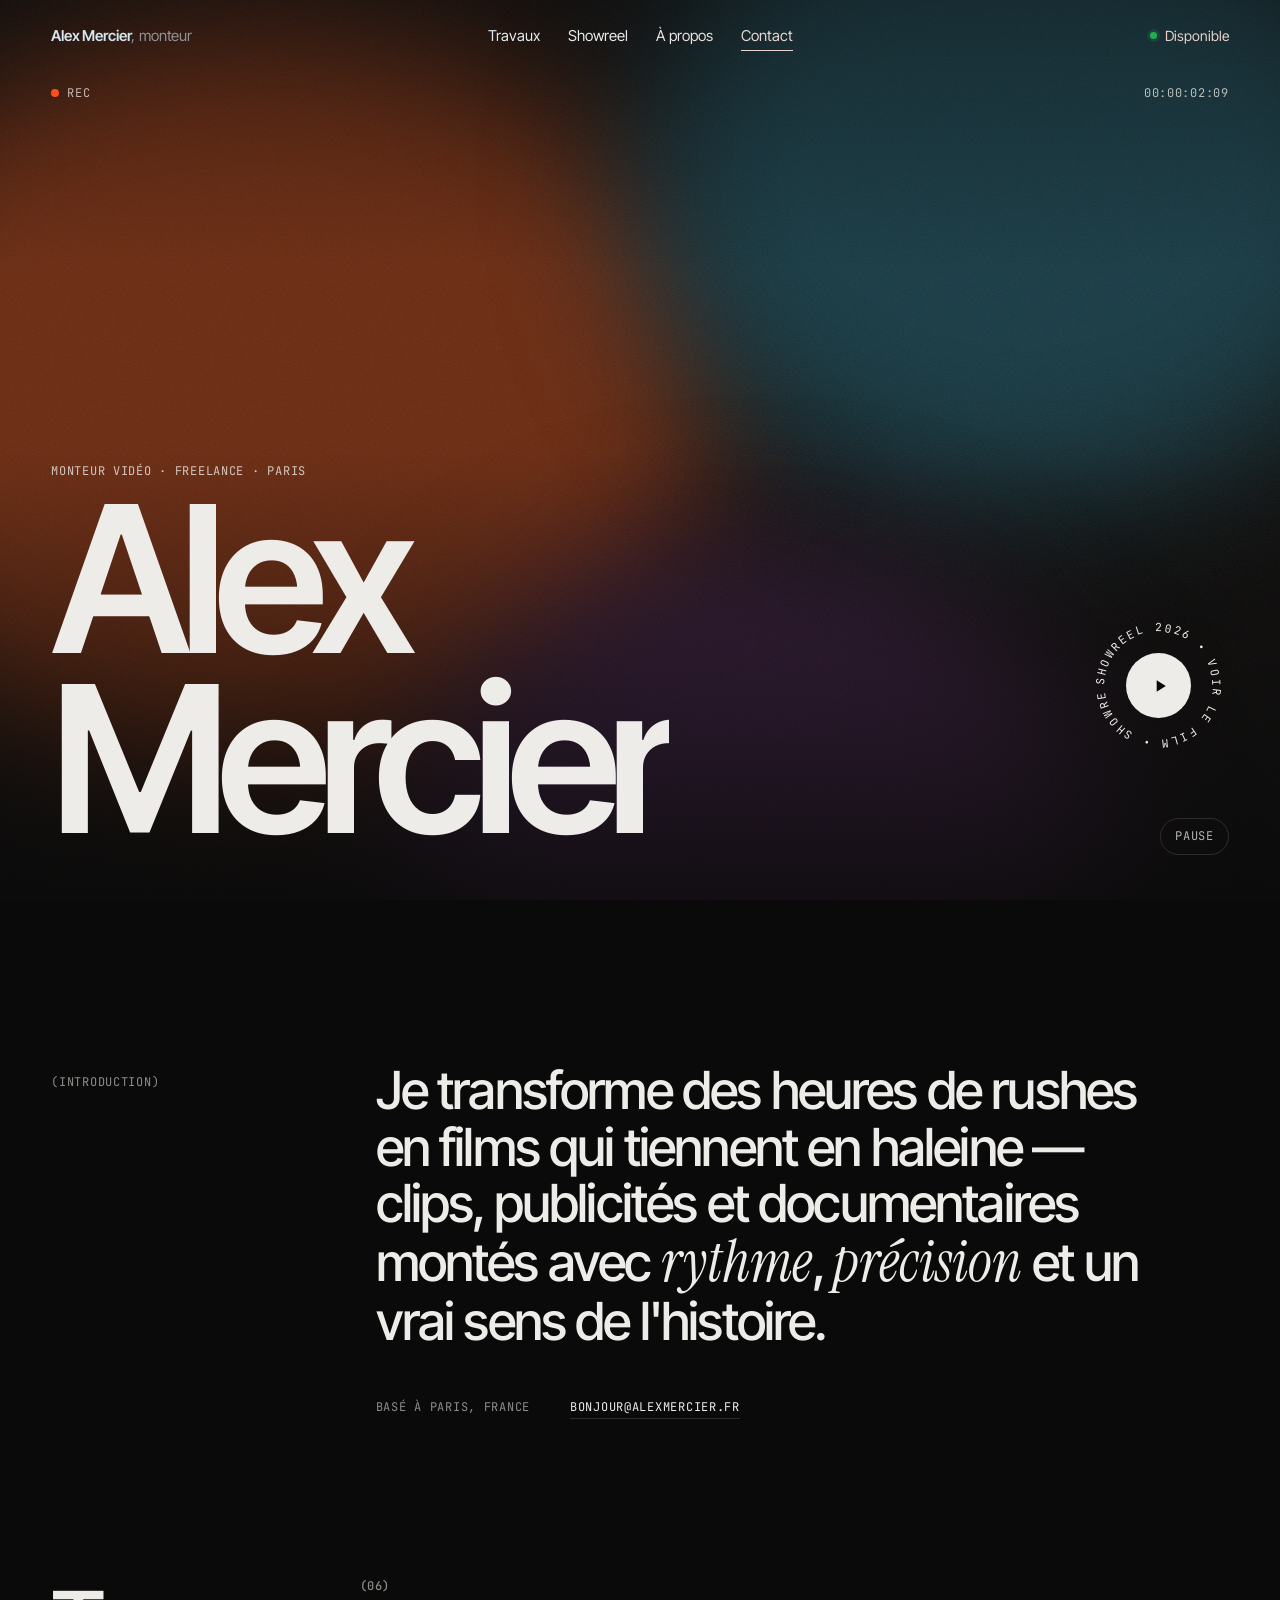
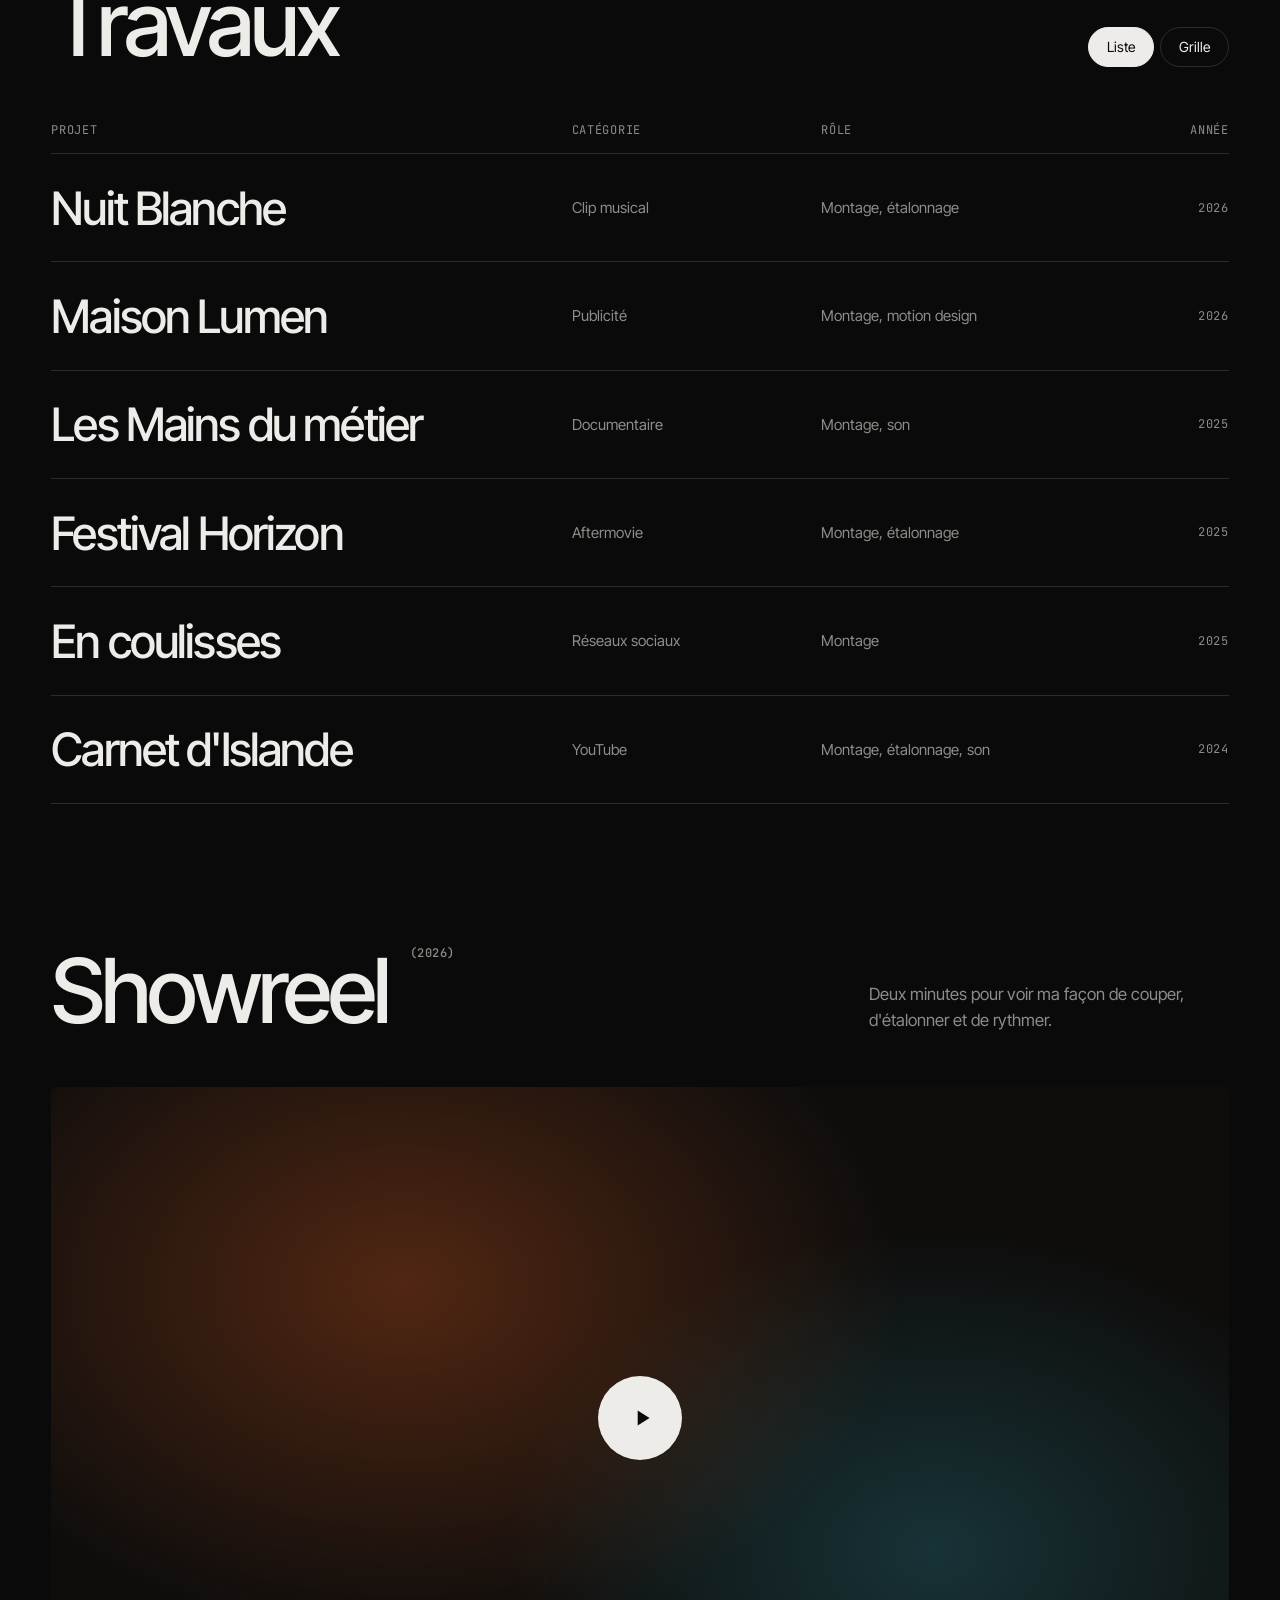
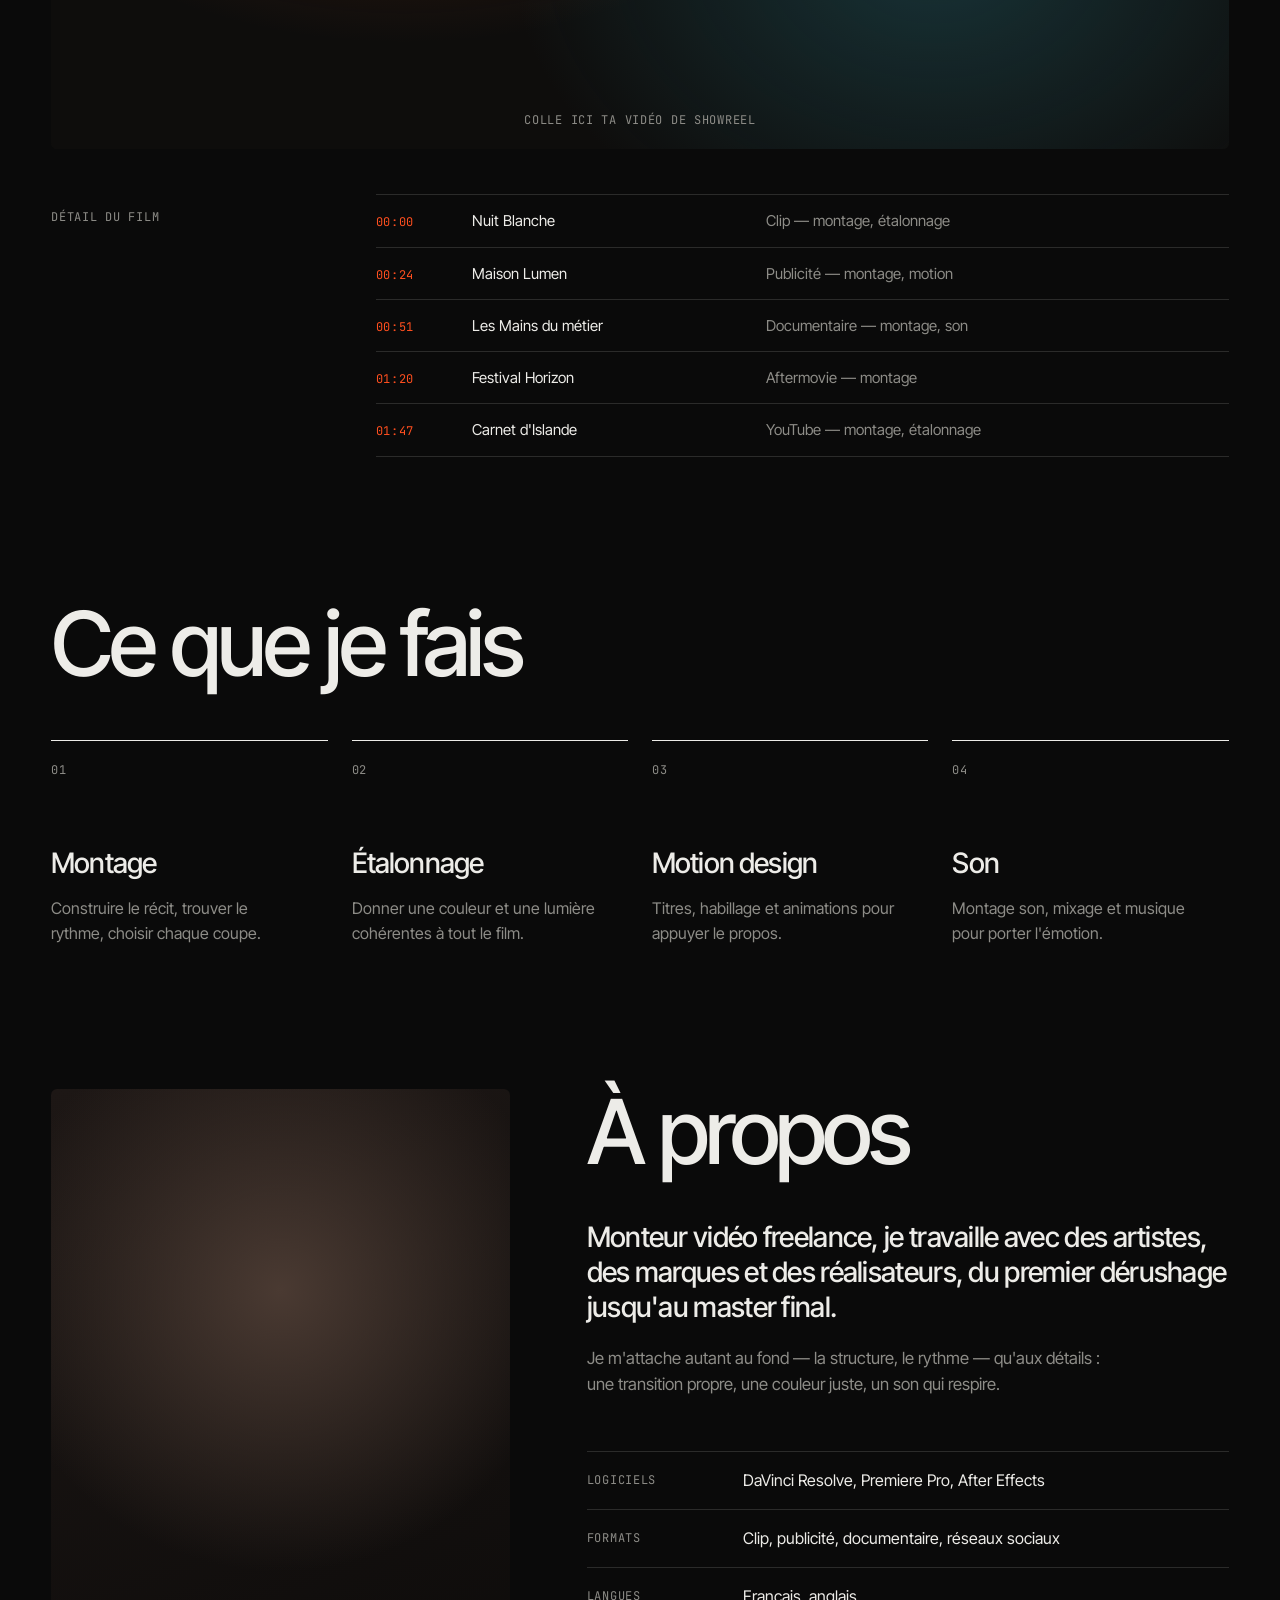
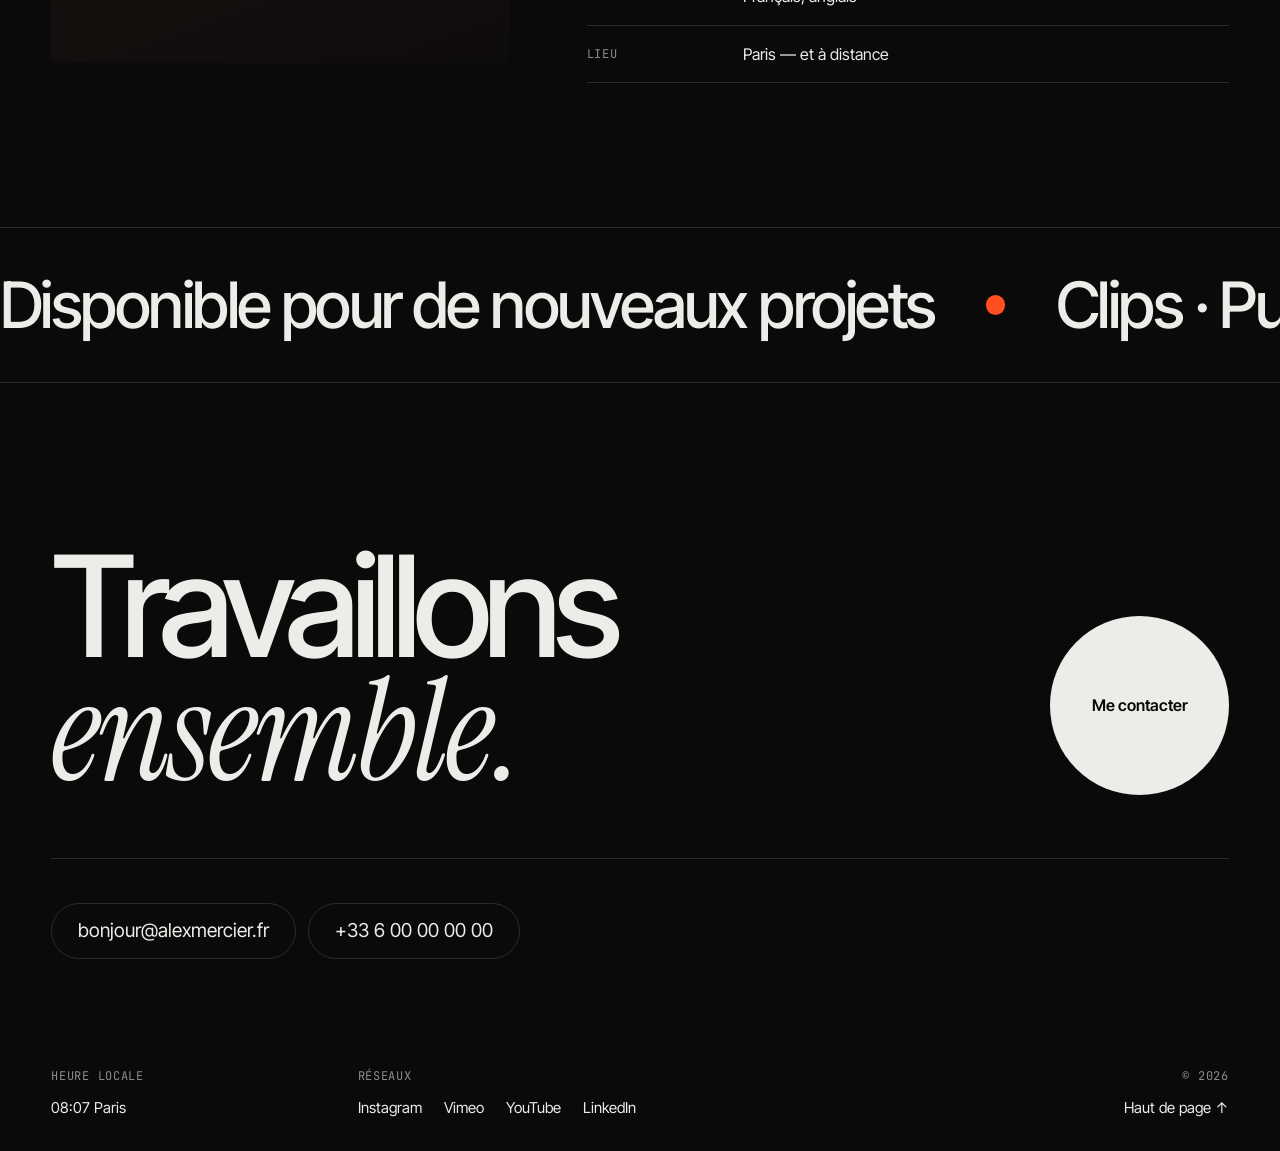
==== index.html @ 1aaf05b5 "Portfolio monteur vidéo — version actuelle du site Site une page en HTML/CSS/JS, inspiré des grands " ====
<!DOCTYPE html>
<html lang="fr">
<head>
  <meta charset="UTF-8" />
  <meta name="viewport" content="width=device-width, initial-scale=1.0" />
  <meta name="theme-color" content="#0A0A0A" />

  <!-- ====================================================================
       À REMPLACER : titre de l'onglet et description (mets ton nom)
       ==================================================================== -->
  <title>Alex Mercier — Monteur vidéo</title>
  <meta name="description" content="Alex Mercier, monteur vidéo freelance : clips, publicités, documentaires. Montage, étalonnage, motion design et son." />

  <!-- Polices Google (si elles ne chargent pas, le site garde des polices système) -->
  <link rel="preconnect" href="https://fonts.googleapis.com" />
  <link rel="preconnect" href="https://fonts.gstatic.com" crossorigin />
  <link href="https://fonts.googleapis.com/css2?family=Instrument+Serif:ital@0;1&family=Inter+Tight:wght@400;500;600;700&family=JetBrains+Mono:wght@400;500&display=swap" rel="stylesheet" />

  <link rel="stylesheet" href="style.css" />

  <!-- Signale que le JavaScript fonctionne (sert aux animations) -->
  <script>document.documentElement.classList.add("js");</script>
</head>
<body>

  <a class="skip-link" href="#main">Aller au contenu</a>

  <!-- Rideau d'ouverture (1 seconde, comme un clap de début) -->
  <div class="intro" aria-hidden="true">
    <span class="intro__tc mono" id="intro-tc">00:00:00:00</span>
    <span class="intro__name">Alex Mercier</span>
  </div>

  <!-- Aperçu flottant des projets (suit la souris sur ordinateur) -->
  <div class="cursor-preview" aria-hidden="true">
    <div class="cursor-preview__inner"></div>
  </div>

  <!-- ===================== BARRE DE NAVIGATION ===================== -->
  <header class="nav">
    <a class="nav__brand" href="#top" aria-label="Alex Mercier, retour en haut">
      <!-- À REMPLACER : ton nom -->
      Alex Mercier<span class="nav__brand-role">, monteur</span>
    </a>

    <nav class="nav__links" id="menu" aria-label="Navigation principale">
      <a href="#travaux">Travaux</a>
      <a href="#showreel">Showreel</a>
      <a href="#apropos">À propos</a>
      <a href="#contact">Contact</a>
    </nav>

    <!-- À REMPLACER : ta disponibilité -->
    <p class="nav__status"><span class="dot" aria-hidden="true"></span>Disponible</p>

    <button class="nav__burger" id="burger" aria-label="Ouvrir le menu" aria-expanded="false" aria-controls="menu">
      <span></span><span></span>
    </button>
  </header>

  <main id="main">

    <!-- ===================== HERO : le showreel plein écran ===================== -->
    <section class="hero" id="top" aria-label="Présentation">
      <div class="hero__media">
        <!-- ====================================================================
             À REMPLACER : ta vidéo d'ambiance (un extrait muet de 10-20 s en .mp4).
             1. Mets ton fichier dans le dossier du site, ex : extrait.mp4
             2. Dé-commente la balise <video> ci-dessous.
             3. Supprime le <div class="footage"> juste en dessous.
             ==================================================================== -->
        <!--
        <video class="hero__video" src="extrait.mp4" autoplay muted loop playsinline></video>
        -->
        <div class="footage" aria-hidden="true">
          <span class="footage__layer footage__layer--a"></span>
          <span class="footage__layer footage__layer--b"></span>
          <span class="footage__layer footage__layer--c"></span>
        </div>
        <span class="hero__grain" aria-hidden="true"></span>
        <span class="hero__shade" aria-hidden="true"></span>
      </div>

      <!-- Infos "caméra" dans les coins, comme un écran de tournage -->
      <div class="hero__hud mono" aria-hidden="true">
        <span><span class="rec"></span>REC</span>
        <span id="hero-tc">00:00:00:00</span>
      </div>

      <div class="hero__content">
        <p class="hero__role mono">Monteur vidéo · Freelance · Paris</p>
        <h1 class="hero__name">
          <!-- À REMPLACER : ton prénom et ton nom -->
          <span class="line"><span>Alex</span></span>
          <span class="line"><span>Mercier</span></span>
        </h1>
      </div>

      <!-- Bouton rond qui tourne (lien vers le showreel) -->
      <a class="reel-badge" href="#showreel" aria-label="Voir le showreel">
        <svg class="reel-badge__ring" viewBox="0 0 120 120" aria-hidden="true">
          <defs><path id="circle" d="M60,60 m-46,0 a46,46 0 1,1 92,0 a46,46 0 1,1 -92,0" /></defs>
          <text><textPath href="#circle">SHOWREEL 2026 • VOIR LE FILM • SHOWREEL 2026 • </textPath></text>
        </svg>
        <span class="reel-badge__play" aria-hidden="true">
          <svg viewBox="0 0 24 24" width="20" height="20"><path d="M8 5v14l11-7z" fill="currentColor"/></svg>
        </span>
      </a>

      <button class="hero__pause mono" id="pause" type="button" aria-pressed="false">Pause</button>
    </section>

    <!-- ===================== PHRASE D'INTRODUCTION ===================== -->
    <section class="statement" id="intro-text">
      <p class="statement__label mono">(Introduction)</p>
      <!-- À REMPLACER : ta phrase de présentation. Les mots entre <em> sont en italique. -->
      <p class="statement__text" data-words>
        Je transforme des heures de rushes en films qui tiennent en haleine —
        clips, publicités et documentaires montés avec <em>rythme</em>, <em>précision</em>
        et un vrai sens de l'histoire.
      </p>
      <div class="statement__meta mono">
        <!-- À REMPLACER : ta ville et ton email -->
        <span>Basé à Paris, France</span>
        <a href="mailto:bonjour@alexmercier.fr">bonjour@alexmercier.fr</a>
      </div>
    </section>

    <!-- ===================== TRAVAUX ===================== -->
    <section class="work" id="travaux">
      <div class="work__head">
        <h2 class="title">Travaux <sup class="mono">(06)</sup></h2>

        <div class="view-toggle" role="group" aria-label="Affichage des projets">
          <button type="button" class="view-toggle__btn is-active" data-view="list" aria-pressed="true">Liste</button>
          <button type="button" class="view-toggle__btn" data-view="grid" aria-pressed="false">Grille</button>
        </div>
      </div>

      <!-- En-têtes des colonnes (vue liste) -->
      <div class="work__cols mono" aria-hidden="true">
        <span>Projet</span><span>Catégorie</span><span>Rôle</span><span>Année</span>
      </div>

      <!-- ====================================================================
           À REMPLACER pour chaque projet :
           - href="#"                 → le lien vers la vidéo (YouTube, Vimeo…)
           - data-thumb="ph-1"        → garde, ou mets ton image : data-img="mon-image.jpg"
           - le titre, la catégorie, ton rôle, l'année et la durée
           ==================================================================== -->
      <ol class="work__list" id="work-list">

        <li class="project" data-reveal>
          <a href="#" target="_blank" rel="noopener" data-thumb="ph-1">
            <span class="project__thumb ph-1" aria-hidden="true"><span class="project__dur mono">02:14</span></span>
            <span class="project__title">Nuit Blanche</span>
            <span class="project__cat">Clip musical</span>
            <span class="project__role">Montage, étalonnage</span>
            <span class="project__year mono">2026</span>
          </a>
        </li>

        <li class="project" data-reveal>
          <a href="#" target="_blank" rel="noopener" data-thumb="ph-2">
            <span class="project__thumb ph-2" aria-hidden="true"><span class="project__dur mono">00:30</span></span>
            <span class="project__title">Maison Lumen</span>
            <span class="project__cat">Publicité</span>
            <span class="project__role">Montage, motion design</span>
            <span class="project__year mono">2026</span>
          </a>
        </li>

        <li class="project" data-reveal>
          <a href="#" target="_blank" rel="noopener" data-thumb="ph-3">
            <span class="project__thumb ph-3" aria-hidden="true"><span class="project__dur mono">08:52</span></span>
            <span class="project__title">Les Mains du métier</span>
            <span class="project__cat">Documentaire</span>
            <span class="project__role">Montage, son</span>
            <span class="project__year mono">2025</span>
          </a>
        </li>

        <li class="project" data-reveal>
          <a href="#" target="_blank" rel="noopener" data-thumb="ph-4">
            <span class="project__thumb ph-4" aria-hidden="true"><span class="project__dur mono">01:48</span></span>
            <span class="project__title">Festival Horizon</span>
            <span class="project__cat">Aftermovie</span>
            <span class="project__role">Montage, étalonnage</span>
            <span class="project__year mono">2025</span>
          </a>
        </li>

        <li class="project" data-reveal>
          <a href="#" target="_blank" rel="noopener" data-thumb="ph-5">
            <span class="project__thumb ph-5" aria-hidden="true"><span class="project__dur mono">00:15</span></span>
            <span class="project__title">En coulisses</span>
            <span class="project__cat">Réseaux sociaux</span>
            <span class="project__role">Montage</span>
            <span class="project__year mono">2025</span>
          </a>
        </li>

        <li class="project" data-reveal>
          <a href="#" target="_blank" rel="noopener" data-thumb="ph-6">
            <span class="project__thumb ph-6" aria-hidden="true"><span class="project__dur mono">12:03</span></span>
            <span class="project__title">Carnet d'Islande</span>
            <span class="project__cat">YouTube</span>
            <span class="project__role">Montage, étalonnage, son</span>
            <span class="project__year mono">2024</span>
          </a>
        </li>

      </ol>
    </section>

    <!-- ===================== SHOWREEL + DÉTAIL TIMECODÉ ===================== -->
    <section class="reel" id="showreel">
      <div class="reel__head">
        <h2 class="title">Showreel <sup class="mono">(2026)</sup></h2>
        <p class="reel__lead">Deux minutes pour voir ma façon de couper, d'étalonner et de rythmer.</p>
      </div>

      <!-- ====================================================================
           À REMPLACER : la vidéo du showreel.
           1. Va sur ta vidéo YouTube ou Vimeo et copie l'adresse « embed »,
              ex : https://www.youtube.com/embed/XXXXXXXX
           2. Supprime le bloc <div class="reel__poster"> ci-dessous
              et dé-commente l'<iframe> juste en dessous, en collant ton adresse.
           ==================================================================== -->
      <div class="reel__frame" data-reveal>
        <div class="reel__poster">
          <span class="reel__play" aria-hidden="true">
            <svg viewBox="0 0 24 24" width="26" height="26"><path d="M8 5v14l11-7z" fill="currentColor"/></svg>
          </span>
          <span class="reel__hint mono">Colle ici ta vidéo de showreel</span>
        </div>
        <!--
        <iframe
          src="https://www.youtube.com/embed/XXXXXXXX"
          title="Showreel"
          loading="lazy"
          allow="accelerometer; autoplay; clipboard-write; encrypted-media; gyroscope; picture-in-picture"
          allowfullscreen></iframe>
        -->
      </div>

      <!-- Détail du showreel : à quel moment apparaît quel projet.
           À REMPLACER : les timecodes et les projets de TON showreel. -->
      <div class="breakdown" data-reveal>
        <p class="breakdown__label mono">Détail du film</p>
        <ol class="breakdown__list">
          <li><span class="mono">00:00</span><span>Nuit Blanche</span><span class="muted">Clip — montage, étalonnage</span></li>
          <li><span class="mono">00:24</span><span>Maison Lumen</span><span class="muted">Publicité — montage, motion</span></li>
          <li><span class="mono">00:51</span><span>Les Mains du métier</span><span class="muted">Documentaire — montage, son</span></li>
          <li><span class="mono">01:20</span><span>Festival Horizon</span><span class="muted">Aftermovie — montage</span></li>
          <li><span class="mono">01:47</span><span>Carnet d'Islande</span><span class="muted">YouTube — montage, étalonnage</span></li>
        </ol>
      </div>
    </section>

    <!-- ===================== SERVICES ===================== -->
    <section class="services" id="services">
      <h2 class="title">Ce que je fais</h2>
      <ol class="services__list">
        <li class="service" data-reveal>
          <span class="service__num mono">01</span>
          <h3 class="service__name">Montage</h3>
          <p class="service__desc">Construire le récit, trouver le rythme, choisir chaque coupe.</p>
        </li>
        <li class="service" data-reveal>
          <span class="service__num mono">02</span>
          <h3 class="service__name">Étalonnage</h3>
          <p class="service__desc">Donner une couleur et une lumière cohérentes à tout le film.</p>
        </li>
        <li class="service" data-reveal>
          <span class="service__num mono">03</span>
          <h3 class="service__name">Motion design</h3>
          <p class="service__desc">Titres, habillage et animations pour appuyer le propos.</p>
        </li>
        <li class="service" data-reveal>
          <span class="service__num mono">04</span>
          <h3 class="service__name">Son</h3>
          <p class="service__desc">Montage son, mixage et musique pour porter l'émotion.</p>
        </li>
      </ol>
    </section>

    <!-- ===================== À PROPOS ===================== -->
    <section class="about" id="apropos">
      <!-- À REMPLACER : ta photo. Remplace ce <div> par
           <img class="about__photo" src="ta-photo.jpg" alt="Portrait d'Alex Mercier" /> -->
      <div class="about__photo ph-photo" role="img" aria-label="Portrait à ajouter" data-reveal></div>

      <div class="about__body" data-reveal>
        <h2 class="title">À propos</h2>
        <!-- À REMPLACER : ton vrai texte de présentation -->
        <p class="about__lead">
          Monteur vidéo freelance, je travaille avec des artistes, des marques
          et des réalisateurs, du premier dérushage jusqu'au master final.
        </p>
        <p>
          Je m'attache autant au fond — la structure, le rythme — qu'aux
          détails : une transition propre, une couleur juste, un son qui respire.
        </p>

        <!-- Fiche technique. À REMPLACER : garde seulement ce qui est vrai pour toi. -->
        <dl class="facts">
          <div><dt class="mono">Logiciels</dt><dd>DaVinci Resolve, Premiere Pro, After Effects</dd></div>
          <div><dt class="mono">Formats</dt><dd>Clip, publicité, documentaire, réseaux sociaux</dd></div>
          <div><dt class="mono">Langues</dt><dd>Français, anglais</dd></div>
          <div><dt class="mono">Lieu</dt><dd>Paris — et à distance</dd></div>
        </dl>
      </div>
    </section>

    <!-- Bandeau défilant de disponibilité -->
    <div class="ticker" aria-hidden="true">
      <div class="ticker__track">
        <span>Disponible pour de nouveaux projets</span><span class="ticker__dot"></span>
        <span>Clips · Pubs · Documentaires</span><span class="ticker__dot"></span>
        <span>Disponible pour de nouveaux projets</span><span class="ticker__dot"></span>
        <span>Clips · Pubs · Documentaires</span><span class="ticker__dot"></span>
      </div>
    </div>

  </main>

  <!-- ===================== CONTACT / PIED DE PAGE ===================== -->
  <footer class="contact" id="contact">
    <div class="contact__top">
      <h2 class="contact__title">
        Travaillons<br /><em>ensemble.</em>
      </h2>
      <!-- À REMPLACER : ton adresse email -->
      <a class="contact__button" href="mailto:bonjour@alexmercier.fr" data-magnetic>
        <span>Me contacter</span>
      </a>
    </div>

    <div class="contact__links">
      <!-- À REMPLACER : ton email -->
      <a class="pill" href="mailto:bonjour@alexmercier.fr">bonjour@alexmercier.fr</a>
      <!-- À REMPLACER : ton numéro (ou supprime la ligne) -->
      <a class="pill" href="tel:+33600000000">+33 6 00 00 00 00</a>
    </div>

    <div class="contact__bottom">
      <div class="contact__col">
        <p class="mono muted">Heure locale</p>
        <p><span id="clock">--:--</span> Paris</p>
      </div>
      <div class="contact__col">
        <p class="mono muted">Réseaux</p>
        <!-- À REMPLACER : tes liens. Mets le bon href ou supprime la ligne. -->
        <ul class="socials">
          <li><a href="#" target="_blank" rel="noopener">Instagram</a></li>
          <li><a href="#" target="_blank" rel="noopener">Vimeo</a></li>
          <li><a href="#" target="_blank" rel="noopener">YouTube</a></li>
          <li><a href="#" target="_blank" rel="noopener">LinkedIn</a></li>
        </ul>
      </div>
      <div class="contact__col contact__col--end">
        <p class="mono muted">© <span id="year">2026</span></p>
        <a href="#top">Haut de page ↑</a>
      </div>
    </div>
  </footer>

  <script src="script.js"></script>
</body>
</html>
---- style.css ----
/* ============================================================
   PORTFOLIO MONTEUR VIDÉO — feuille de style
   Inspiré des codes des grands portfolios vidéo : vidéo plein
   écran, palette noir & blanc (la couleur vient des images),
   crédits de projet, liste façon générique.
   Les couleurs et les tailles se règlent dans :root.
   ============================================================ */

/* --- 1. VARIABLES --- */
:root {
  --bg:     #0A0A0A;   /* noir de fond */
  --bg-2:   #121212;   /* noir un peu plus clair */
  --text:   #EDECE8;   /* blanc cassé */
  --muted:  #8D8C87;   /* gris secondaire */
  --line:   rgba(237,236,232,0.14);  /* traits fins */
  --accent: #FF4F1F;   /* rouge-orangé "REC", utilisé avec parcimonie */

  --font:   "Inter Tight", "Inter", system-ui, sans-serif;
  --serif:  "Instrument Serif", Georgia, serif;
  --mono:   "JetBrains Mono", ui-monospace, monospace;

  --gutter: clamp(16px, 4vw, 56px);
  --ease:   cubic-bezier(0.22, 1, 0.36, 1);
  --ease-in-out: cubic-bezier(0.76, 0, 0.24, 1);
}

/* --- 2. BASES --- */
*, *::before, *::after { box-sizing: border-box; }
html { scroll-behavior: smooth; }
body {
  margin: 0;
  background: var(--bg);
  color: var(--text);
  font-family: var(--font);
  font-size: 16px;
  line-height: 1.55;
  -webkit-font-smoothing: antialiased;
  overflow-x: hidden;
}
body.menu-open { overflow: hidden; }
a { color: inherit; text-decoration: none; }
img { display: block; max-width: 100%; }
h1, h2, h3, p, ol, ul, dl, dd { margin: 0; padding: 0; }
ol, ul { list-style: none; }
button { font: inherit; color: inherit; }
em { font-family: var(--serif); font-style: italic; font-weight: 400; letter-spacing: 0; }
::selection { background: var(--text); color: var(--bg); }

:focus-visible { outline: 2px solid var(--text); outline-offset: 4px; border-radius: 4px; }

.mono {
  font-family: var(--mono);
  font-size: 12px;
  letter-spacing: 0.06em;
  text-transform: uppercase;
  font-variant-numeric: tabular-nums;
}
.muted { color: var(--muted); }

.skip-link {
  position: fixed; top: -60px; left: 16px; z-index: 300;
  background: var(--text); color: var(--bg);
  padding: 10px 16px; border-radius: 6px; font-weight: 600;
  transition: top 0.2s var(--ease);
}
.skip-link:focus { top: 16px; }

/* Petit point "en ligne" */
.dot {
  display: inline-block;
  width: 7px; height: 7px;
  border-radius: 50%;
  background: #3DDC84;
  margin-right: 8px;
  box-shadow: 0 0 0 3px rgba(61,220,132,0.18);
}

/* Titres de section */
.title {
  font-size: clamp(2.6rem, 7vw, 6rem);
  font-weight: 500;
  letter-spacing: -0.045em;
  line-height: 0.95;
}
.title sup {
  font-size: 12px;
  vertical-align: top;
  margin-left: 6px;
  letter-spacing: 0.04em;
  color: var(--muted);
}

/* --- 3. RIDEAU D'OUVERTURE --- */
.intro { display: none; }
.js .intro {
  position: fixed;
  inset: 0;
  z-index: 500;
  display: flex;
  flex-direction: column;
  align-items: center;
  justify-content: center;
  gap: 14px;
  background: var(--bg);
  transition: transform 0.9s var(--ease-in-out);
  /* sécurité : se retire tout seul si le script ne tourne pas */
  animation: intro-out 0.9s var(--ease-in-out) 3s forwards;
}
.intro__tc { color: var(--muted); }
.intro__name { font-size: clamp(1.4rem, 3vw, 2rem); font-weight: 500; letter-spacing: -0.03em; }
.is-loaded .intro { transform: translateY(-100%); }
@keyframes intro-out { to { transform: translateY(-100%); } }

/* --- 4. NAVIGATION --- */
.nav {
  position: fixed;
  top: 0; left: 0; right: 0;
  z-index: 100;
  display: grid;
  grid-template-columns: 1fr auto 1fr;
  align-items: center;
  gap: 16px;
  padding: 18px var(--gutter);
  mix-blend-mode: difference;  /* reste lisible sur fond clair comme sombre */
  color: #fff;
}
.nav__brand { font-weight: 600; font-size: 15px; letter-spacing: -0.01em; justify-self: start; }
.nav__brand-role { font-weight: 400; opacity: 0.6; }
.nav__links { display: flex; gap: 28px; font-size: 15px; }
.nav__links a { position: relative; padding: 6px 0; }
.nav__links a::after {
  content: "";
  position: absolute;
  left: 0; right: 0; bottom: 2px;
  height: 1px;
  background: currentColor;
  transform: scaleX(0);
  transform-origin: right;
  transition: transform 0.4s var(--ease);
}
.nav__links a:hover::after,
.nav__links a.is-active::after { transform: scaleX(1); transform-origin: left; }
.nav__status { justify-self: end; font-size: 14px; display: flex; align-items: center; }

.nav__burger {
  display: none;
  justify-self: end;
  width: 44px; height: 44px;
  background: none; border: 0;
  cursor: pointer;
  position: relative;
  z-index: 2;
}
.nav__burger span {
  position: absolute;
  left: 11px; right: 11px;
  height: 1.5px;
  background: currentColor;
  transition: transform 0.4s var(--ease), top 0.4s var(--ease);
}
.nav__burger span:nth-child(1) { top: 18px; }
.nav__burger span:nth-child(2) { top: 25px; }
.nav__burger.is-open span:nth-child(1) { top: 21.5px; transform: rotate(45deg); }
.nav__burger.is-open span:nth-child(2) { top: 21.5px; transform: rotate(-45deg); }

/* --- 5. HERO (vidéo plein écran) --- */
.hero {
  position: relative;
  height: 100vh;
  height: 100svh;
  min-height: 560px;
  overflow: hidden;
  display: flex;
  align-items: flex-end;
  padding: 0 var(--gutter) clamp(28px, 5vh, 56px);
}
.hero__media { position: absolute; inset: 0; z-index: 0; }
.hero__video { width: 100%; height: 100%; object-fit: cover; }

/* Fausse "image" animée en attendant ta vidéo */
.footage { position: absolute; inset: -10%; background: #0d0b0a; overflow: hidden; }
.footage__layer {
  position: absolute;
  border-radius: 50%;
  filter: blur(70px);
  animation: drift 18s ease-in-out infinite alternate;
}
.footage__layer--a { width: 60%; height: 70%; left: -5%; top: 10%; background: #6b2a10; }
.footage__layer--b { width: 50%; height: 60%; right: 0; top: -5%; background: #173a44; animation-duration: 22s; animation-delay: -6s; }
.footage__layer--c { width: 45%; height: 55%; left: 35%; bottom: -15%; background: #3a1c3f; animation-duration: 26s; animation-delay: -12s; }
@keyframes drift {
  0%   { transform: translate(0, 0) scale(1); }
  50%  { transform: translate(8%, -6%) scale(1.15); }
  100% { transform: translate(-6%, 8%) scale(0.95); }
}
.is-paused .footage__layer { animation-play-state: paused; }

.hero__grain {
  position: absolute; inset: 0;
  opacity: 0.09;
  background-image: url("data:image/svg+xml,%3Csvg xmlns='http://www.w3.org/2000/svg' width='160' height='160'%3E%3Cfilter id='n'%3E%3CfeTurbulence type='fractalNoise' baseFrequency='0.85' numOctaves='3' stitchTiles='stitch'/%3E%3C/filter%3E%3Crect width='100%25' height='100%25' filter='url(%23n)'/%3E%3C/svg%3E");
}
.hero__shade {
  position: absolute; inset: 0;
  background: linear-gradient(180deg, rgba(10,10,10,0.35) 0%, transparent 30%, transparent 50%, rgba(10,10,10,0.85) 100%);
}

.hero__hud {
  position: absolute;
  top: 84px; left: var(--gutter); right: var(--gutter);
  z-index: 2;
  display: flex;
  justify-content: space-between;
  color: rgba(237,236,232,0.75);
}
.rec {
  display: inline-block;
  width: 8px; height: 8px;
  margin-right: 8px;
  border-radius: 50%;
  background: var(--accent);
  animation: blink 1.2s steps(2, start) infinite;
}
@keyframes blink { to { visibility: hidden; } }

.hero__content { position: relative; z-index: 2; }
.hero__role { color: rgba(237,236,232,0.8); margin-bottom: 14px; }
.hero__name {
  font-size: clamp(4.2rem, 16vw, 15.5rem);
  font-weight: 600;
  letter-spacing: -0.06em;
  line-height: 0.82;
}
/* Chaque ligne du nom monte depuis un masque */
.line { display: block; overflow: hidden; padding-bottom: 0.06em; }
.line > span { display: block; }
.js .line > span { transform: translateY(105%); transition: transform 1.2s var(--ease); }
.js .line:nth-child(2) > span { transition-delay: 0.08s; }
.is-loaded .line > span { transform: none; }

/* Badge rond qui tourne */
.reel-badge {
  position: absolute;
  z-index: 2;
  right: var(--gutter);
  bottom: clamp(90px, 16vh, 150px);
  width: clamp(110px, 11vw, 150px);
  aspect-ratio: 1;
  display: grid;
  place-items: center;
}
.reel-badge__ring {
  position: absolute; inset: 0;
  width: 100%; height: 100%;
  animation: spin 16s linear infinite;
}
.reel-badge__ring text {
  fill: var(--text);
  font-family: var(--mono);
  font-size: 9.6px;
  letter-spacing: 0.18em;
}
.reel-badge__play {
  width: 46%; aspect-ratio: 1;
  border-radius: 50%;
  display: grid; place-items: center;
  background: var(--text);
  color: var(--bg);
  padding-left: 3px;
  transition: transform 0.5s var(--ease);
}
.reel-badge:hover .reel-badge__play { transform: scale(1.12); }
.is-paused .reel-badge__ring { animation-play-state: paused; }
@keyframes spin { to { transform: rotate(360deg); } }

.hero__pause {
  position: absolute;
  z-index: 2;
  bottom: clamp(28px, 5vh, 56px);
  color: rgba(237,236,232,0.75);
  transition: color 0.2s;
}
.hero__pause {
  right: var(--gutter);
  background: none;
  border: 1px solid var(--line);
  border-radius: 999px;
  padding: 8px 14px;
  min-height: 36px;
  cursor: pointer;
}
.hero__pause:hover { color: var(--text); }

/* --- 6. PHRASE D'INTRODUCTION --- */
.statement {
  padding: clamp(100px, 18vh, 200px) var(--gutter);
  display: grid;
  grid-template-columns: 1fr 3fr;
  gap: 24px 40px;
}
.statement__label { color: var(--muted); padding-top: 0.9em; }
.statement__text {
  font-size: clamp(1.7rem, 4.1vw, 3.6rem);
  font-weight: 500;
  letter-spacing: -0.035em;
  line-height: 1.08;
  max-width: 24ch;
}
.statement__text em { font-size: 1.08em; }
/* Les mots s'allument au défilement (le script les découpe) */
.statement__text .w { opacity: 0.16; transition: opacity 0.3s linear; }
.statement__text .w.is-lit { opacity: 1; }
.statement__meta {
  grid-column: 2;
  display: flex;
  flex-wrap: wrap;
  gap: 12px 40px;
  color: var(--muted);
  margin-top: 24px;
}
.statement__meta a { color: var(--text); border-bottom: 1px solid var(--line); padding-bottom: 2px; }
.statement__meta a:hover { border-color: var(--text); }

/* --- 7. TRAVAUX --- */
.work { padding: 0 var(--gutter) clamp(100px, 16vh, 180px); }
.work__head {
  display: flex;
  align-items: flex-end;
  justify-content: space-between;
  gap: 24px;
  margin-bottom: clamp(32px, 6vh, 64px);
}
.view-toggle { display: flex; gap: 6px; }
.view-toggle__btn {
  min-height: 40px;
  padding: 8px 18px;
  border-radius: 999px;
  border: 1px solid var(--line);
  background: none;
  font-size: 14px;
  cursor: pointer;
  transition: background 0.25s, color 0.25s, border-color 0.25s;
}
.view-toggle__btn:hover { border-color: var(--text); }
.view-toggle__btn.is-active { background: var(--text); color: var(--bg); border-color: var(--text); }

.work__cols,
.project a {
  display: grid;
  grid-template-columns: 2.2fr 1fr 1.3fr 0.4fr;
  gap: 24px;
  align-items: center;
}
.work__cols { color: var(--muted); padding-bottom: 14px; }
.work__cols span:last-child { text-align: right; }

/* --- Vue LISTE --- */
.work__list { border-bottom: 1px solid var(--line); }
.project { border-top: 1px solid var(--line); }
.project a {
  padding: clamp(22px, 3.4vh, 36px) 0;
  transition: opacity 0.35s var(--ease), padding 0.5s var(--ease);
}
.project__thumb { display: none; }
.project__title {
  font-size: clamp(1.6rem, 3.6vw, 3.2rem);
  font-weight: 500;
  letter-spacing: -0.04em;
  line-height: 1;
  transition: transform 0.5s var(--ease);
}
.project__cat, .project__role { color: var(--muted); font-size: 15px; }
.project__year { text-align: right; color: var(--muted); }
/* Au survol : les autres lignes s'effacent, la ligne survolée glisse */
@media (hover: hover) {
  .work__list:hover .project a { opacity: 0.32; }
  .work__list .project a:hover,
  .work__list .project a:focus-visible { opacity: 1; }
  .project a:hover .project__title { transform: translateX(14px); }
}

/* Aperçu qui suit la souris */
.cursor-preview {
  position: fixed;
  top: 0; left: 0;
  z-index: 50;
  width: clamp(260px, 24vw, 380px);
  aspect-ratio: 16 / 10;
  pointer-events: none;
  border-radius: 6px;
  overflow: hidden;
  transform: translate3d(-50%, -50%, 0) scale(0);
  transition: transform 0.45s var(--ease);
  will-change: transform;
}
.cursor-preview.is-visible { transform: translate3d(-50%, -50%, 0) scale(1); }
.cursor-preview__inner { width: 100%; height: 100%; background-size: cover; background-position: center; }

/* --- Vue GRILLE (décalée, façon planche contact) --- */
.work.is-grid .work__cols { display: none; }
.work.is-grid .work__list {
  border: 0;
  display: grid;
  grid-template-columns: 1fr 1fr;
  gap: clamp(32px, 5vw, 72px) clamp(20px, 3vw, 40px);
}
.work.is-grid .project { border: 0; }
.work.is-grid .project:nth-child(even) { margin-top: clamp(60px, 12vw, 160px); }
.work.is-grid .project a {
  display: grid;
  grid-template-columns: 1fr auto;
  gap: 6px 16px;
  padding: 0;
  opacity: 1;
}
.work.is-grid .project__thumb {
  display: block;
  grid-column: 1 / -1;
  margin-bottom: 14px;
}
.work.is-grid .project__title { font-size: clamp(1.3rem, 2.2vw, 1.8rem); }
.work.is-grid .project__cat { grid-column: 1; }
.work.is-grid .project__role { display: none; }
.work.is-grid .project__year { grid-row: 2; grid-column: 2; }
.work.is-grid .project a:hover .project__title { transform: none; }

/* Vignette (grille + mobile) */
.project__thumb {
  position: relative;
  aspect-ratio: 16 / 10;
  border-radius: 4px;
  overflow: hidden;
  background-size: cover;
  background-position: center;
  transition: transform 0.8s var(--ease), border-radius 0.8s var(--ease);
}
.project a:hover .project__thumb { transform: scale(0.97); border-radius: 12px; }
.project__dur {
  position: absolute;
  bottom: 10px; right: 10px;
  padding: 4px 8px;
  border-radius: 4px;
  background: rgba(10,10,10,0.7);
  font-size: 11px;
}

/* Dégradés de remplacement (à remplacer par tes images) */
.ph-1 { background-image: radial-gradient(120% 90% at 20% 20%, #a3461a, transparent 60%), linear-gradient(135deg, #2b130a, #120a09); }
.ph-2 { background-image: radial-gradient(120% 90% at 80% 20%, #8a2f5e, transparent 60%), linear-gradient(135deg, #1d0f1c, #0e0a10); }
.ph-3 { background-image: radial-gradient(120% 90% at 30% 70%, #23606a, transparent 60%), linear-gradient(135deg, #0b1d22, #0a0f10); }
.ph-4 { background-image: radial-gradient(120% 90% at 70% 60%, #c26a1e, transparent 60%), linear-gradient(135deg, #2a1606, #100b07); }
.ph-5 { background-image: radial-gradient(120% 90% at 40% 30%, #4b3a8c, transparent 60%), linear-gradient(135deg, #15102a, #0b0a12); }
.ph-6 { background-image: radial-gradient(120% 90% at 60% 40%, #2d7a63, transparent 60%), linear-gradient(135deg, #0b2019, #090f0d); }
.ph-photo { background-image: radial-gradient(90% 70% at 50% 35%, #4a3a32, transparent 70%), linear-gradient(160deg, #1d1715, #0e0c0b); }

/* --- 8. SHOWREEL --- */
.reel { padding: 0 var(--gutter) clamp(100px, 16vh, 180px); }
.reel__head {
  display: flex;
  align-items: flex-end;
  justify-content: space-between;
  gap: 24px 48px;
  flex-wrap: wrap;
  margin-bottom: clamp(32px, 6vh, 56px);
}
.reel__lead { max-width: 36ch; color: var(--muted); font-size: 1.05rem; }
.reel__frame {
  position: relative;
  aspect-ratio: 16 / 9;
  border-radius: 6px;
  overflow: hidden;
  background: var(--bg-2);
}
.reel__frame iframe { position: absolute; inset: 0; width: 100%; height: 100%; border: 0; }
.reel__poster {
  position: absolute; inset: 0;
  display: grid;
  place-items: center;
  background:
    radial-gradient(70% 90% at 30% 30%, rgba(163,70,26,0.45), transparent 60%),
    radial-gradient(60% 80% at 75% 70%, rgba(35,96,106,0.45), transparent 60%),
    #0e0d0c;
}
.reel__play {
  width: 84px; height: 84px;
  border-radius: 50%;
  display: grid; place-items: center;
  background: var(--text);
  color: var(--bg);
  padding-left: 4px;
  transition: transform 0.5s var(--ease);
}
.reel__frame:hover .reel__play { transform: scale(1.1); }
.reel__hint { position: absolute; bottom: 20px; left: 0; right: 0; text-align: center; color: var(--muted); }

.breakdown {
  margin-top: clamp(28px, 5vh, 48px);
  display: grid;
  grid-template-columns: 1fr 3fr;
  gap: 16px 40px;
}
.breakdown__label { color: var(--muted); padding-top: 14px; }
.breakdown__list li {
  display: grid;
  grid-template-columns: 80px 1.2fr 2fr;
  gap: 16px;
  align-items: baseline;
  padding: 14px 0;
  border-top: 1px solid var(--line);
  font-size: 15px;
}
.breakdown__list li:last-child { border-bottom: 1px solid var(--line); }
.breakdown__list li .mono { color: var(--accent); }

/* --- 9. SERVICES --- */
.services { padding: 0 var(--gutter) clamp(100px, 16vh, 180px); }
.services .title { margin-bottom: clamp(32px, 6vh, 64px); }
.services__list {
  display: grid;
  grid-template-columns: repeat(4, 1fr);
  gap: 24px;
}
.service { border-top: 1px solid var(--text); padding-top: 20px; }
.service__num { display: block; color: var(--muted); margin-bottom: clamp(32px, 7vh, 72px); }
.service__name { font-size: clamp(1.4rem, 2.2vw, 1.9rem); font-weight: 500; letter-spacing: -0.03em; margin-bottom: 10px; }
.service__desc { color: var(--muted); max-width: 28ch; }

/* --- 10. À PROPOS --- */
.about {
  padding: 0 var(--gutter) clamp(100px, 16vh, 180px);
  display: grid;
  grid-template-columns: 5fr 7fr;
  gap: clamp(32px, 6vw, 96px);
  align-items: start;
}
.about__photo {
  width: 100%;
  aspect-ratio: 4 / 5;
  object-fit: cover;
  border-radius: 6px;
  position: sticky;
  top: 90px;
}
.about__body .title { margin-bottom: clamp(28px, 5vh, 48px); }
.about__lead {
  font-size: clamp(1.3rem, 2.2vw, 1.8rem);
  font-weight: 500;
  letter-spacing: -0.025em;
  line-height: 1.25;
  margin-bottom: 20px;
}
.about__body > p:not(.about__lead) { color: var(--muted); max-width: 52ch; font-size: 1.05rem; }
.facts { margin-top: clamp(36px, 6vh, 56px); }
.facts div {
  display: grid;
  grid-template-columns: 140px 1fr;
  gap: 16px;
  padding: 16px 0;
  border-top: 1px solid var(--line);
}
.facts div:last-child { border-bottom: 1px solid var(--line); }
.facts dt { color: var(--muted); padding-top: 3px; }

/* --- 11. BANDEAU DÉFILANT --- */
.ticker {
  overflow: hidden;
  border-top: 1px solid var(--line);
  border-bottom: 1px solid var(--line);
  padding: clamp(18px, 3vh, 28px) 0;
}
.ticker__track {
  display: inline-flex;
  align-items: center;
  gap: clamp(24px, 4vw, 56px);
  white-space: nowrap;
  font-size: clamp(1.8rem, 5vw, 4rem);
  font-weight: 500;
  letter-spacing: -0.04em;
  animation: ticker 30s linear infinite;
}
.ticker__dot { width: 0.3em; height: 0.3em; border-radius: 50%; background: var(--accent); flex-shrink: 0; }
@keyframes ticker { to { transform: translateX(-50%); } }

/* --- 12. CONTACT / PIED DE PAGE --- */
.contact { padding: clamp(100px, 18vh, 200px) var(--gutter) 32px; }
.contact__top {
  display: flex;
  align-items: flex-end;
  justify-content: space-between;
  gap: 32px;
  padding-bottom: clamp(40px, 7vh, 72px);
  border-bottom: 1px solid var(--line);
}
.contact__title {
  font-size: clamp(3.4rem, 11vw, 10.5rem);
  font-weight: 500;
  letter-spacing: -0.06em;
  line-height: 0.88;
}
.contact__title em { letter-spacing: -0.02em; }
.contact__button {
  flex-shrink: 0;
  width: clamp(140px, 14vw, 190px);
  aspect-ratio: 1;
  border-radius: 50%;
  display: grid;
  place-items: center;
  background: var(--text);
  color: var(--bg);
  font-weight: 600;
  font-size: 16px;
  transition: background 0.35s var(--ease), color 0.35s var(--ease);
  will-change: transform;
}
.contact__button:hover { background: var(--accent); color: #fff; }
.contact__button span { display: block; transition: transform 0.2s linear; }

.contact__links { display: flex; flex-wrap: wrap; gap: 12px; margin: clamp(28px, 5vh, 44px) 0 clamp(64px, 12vh, 120px); }
.pill {
  display: inline-flex;
  align-items: center;
  min-height: 52px;
  padding: 12px 26px;
  border-radius: 999px;
  border: 1px solid var(--line);
  font-size: clamp(1rem, 1.6vw, 1.2rem);
  transition: background 0.3s var(--ease), color 0.3s var(--ease), border-color 0.3s;
}
.pill:hover { background: var(--text); color: var(--bg); border-color: var(--text); }

.contact__bottom {
  display: grid;
  grid-template-columns: 1fr 2fr 1fr;
  gap: 24px;
  font-size: 15px;
}
.contact__col p.mono { margin-bottom: 10px; }
.contact__col--end { text-align: right; }
.socials { display: flex; flex-wrap: wrap; gap: 6px 22px; }
.socials a, .contact__col--end a { position: relative; }
.socials a:hover, .contact__col--end a:hover { text-decoration: underline; text-underline-offset: 4px; }

/* --- 13. APPARITION AU DÉFILEMENT --- */
.js [data-reveal] {
  opacity: 0;
  transform: translateY(40px);
  transition: opacity 1s var(--ease), transform 1s var(--ease);
}
.js [data-reveal].is-in { opacity: 1; transform: none; }

/* --- 14. RESPONSIVE --- */
@media (max-width: 1024px) {
  .services__list { grid-template-columns: repeat(2, 1fr); row-gap: 48px; }
  .work__cols, .project a { grid-template-columns: 2fr 1fr 0.4fr; }
  .work__cols span:nth-child(3), .project__role { display: none; }
}

@media (max-width: 820px) {
  .nav {
    grid-template-columns: 1fr auto;
    mix-blend-mode: normal;
    padding-top: 12px;
    padding-bottom: 12px;
    background: linear-gradient(180deg, rgba(10,10,10,0.92) 0%, rgba(10,10,10,0.6) 70%, transparent 100%);
  }
  .nav__status { display: none; }
  .nav__burger { display: block; }
  .nav__links {
    position: fixed;
    inset: 0;
    flex-direction: column;
    justify-content: center;
    gap: 6px;
    padding: 0 var(--gutter);
    background: var(--bg);
    clip-path: inset(0 0 100% 0);
    transition: clip-path 0.6s var(--ease-in-out);
  }
  .nav__links.is-open { clip-path: inset(0 0 0 0); }
  .nav__links a { font-size: clamp(2.6rem, 12vw, 4rem); font-weight: 500; letter-spacing: -0.04em; line-height: 1.1; }
  .nav__links a::after { display: none; }
  .nav__brand { position: relative; z-index: 2; }

  .hero__hud { top: 76px; }
  .reel-badge { bottom: auto; top: 120px; right: var(--gutter); }

  .statement, .breakdown { grid-template-columns: 1fr; }
  .statement__meta { grid-column: 1; }
  .statement__label, .breakdown__label { padding-top: 0; }

  /* Liste de projets → cartes avec vignette */
  .work__cols { display: none; }
  .work__list { border: 0; display: grid; gap: 40px; }
  .project { border: 0; }
  .project a,
  .work.is-grid .project a { display: grid; grid-template-columns: 1fr auto; gap: 4px 16px; padding: 0; opacity: 1; }
  .project__thumb,
  .work.is-grid .project__thumb { display: block; grid-column: 1 / -1; margin-bottom: 14px; }
  .project__title { font-size: 1.5rem; }
  .project__year { grid-row: 2; grid-column: 2; }
  .work.is-grid .work__list { grid-template-columns: 1fr; }
  .work.is-grid .project:nth-child(even) { margin-top: 0; }
  .view-toggle { display: none; }

  .about { grid-template-columns: 1fr; }
  .about__photo { position: static; max-width: 420px; }

  .contact__top { flex-direction: column; align-items: flex-start; }
  .contact__bottom { grid-template-columns: 1fr 1fr; }
  .contact__col:nth-child(2) { grid-column: 1 / -1; grid-row: 1; }
}

@media (max-width: 520px) {
  .services__list { grid-template-columns: 1fr; }
  .service__num { margin-bottom: 20px; }
  .breakdown__list li { grid-template-columns: 56px 1fr; }
  .breakdown__list li .muted { grid-column: 2; font-size: 14px; }
  .facts div { grid-template-columns: 1fr; gap: 4px; }
  .hero__name { font-size: clamp(3.6rem, 21vw, 6rem); }
}

/* --- 15. MOUVEMENT RÉDUIT (accessibilité) --- */
@media (prefers-reduced-motion: reduce) {
  html { scroll-behavior: auto; }
  *, *::before, *::after {
    animation-duration: 0.001ms !important;
    animation-iteration-count: 1 !important;
    transition-duration: 0.001ms !important;
  }
  .js .intro { display: none; }
  .js .line > span, .js [data-reveal] { transform: none; opacity: 1; }
  .statement__text .w { opacity: 1; }
  .ticker__track, .reel-badge__ring, .footage__layer { animation: none; }
  .cursor-preview { display: none; }
}
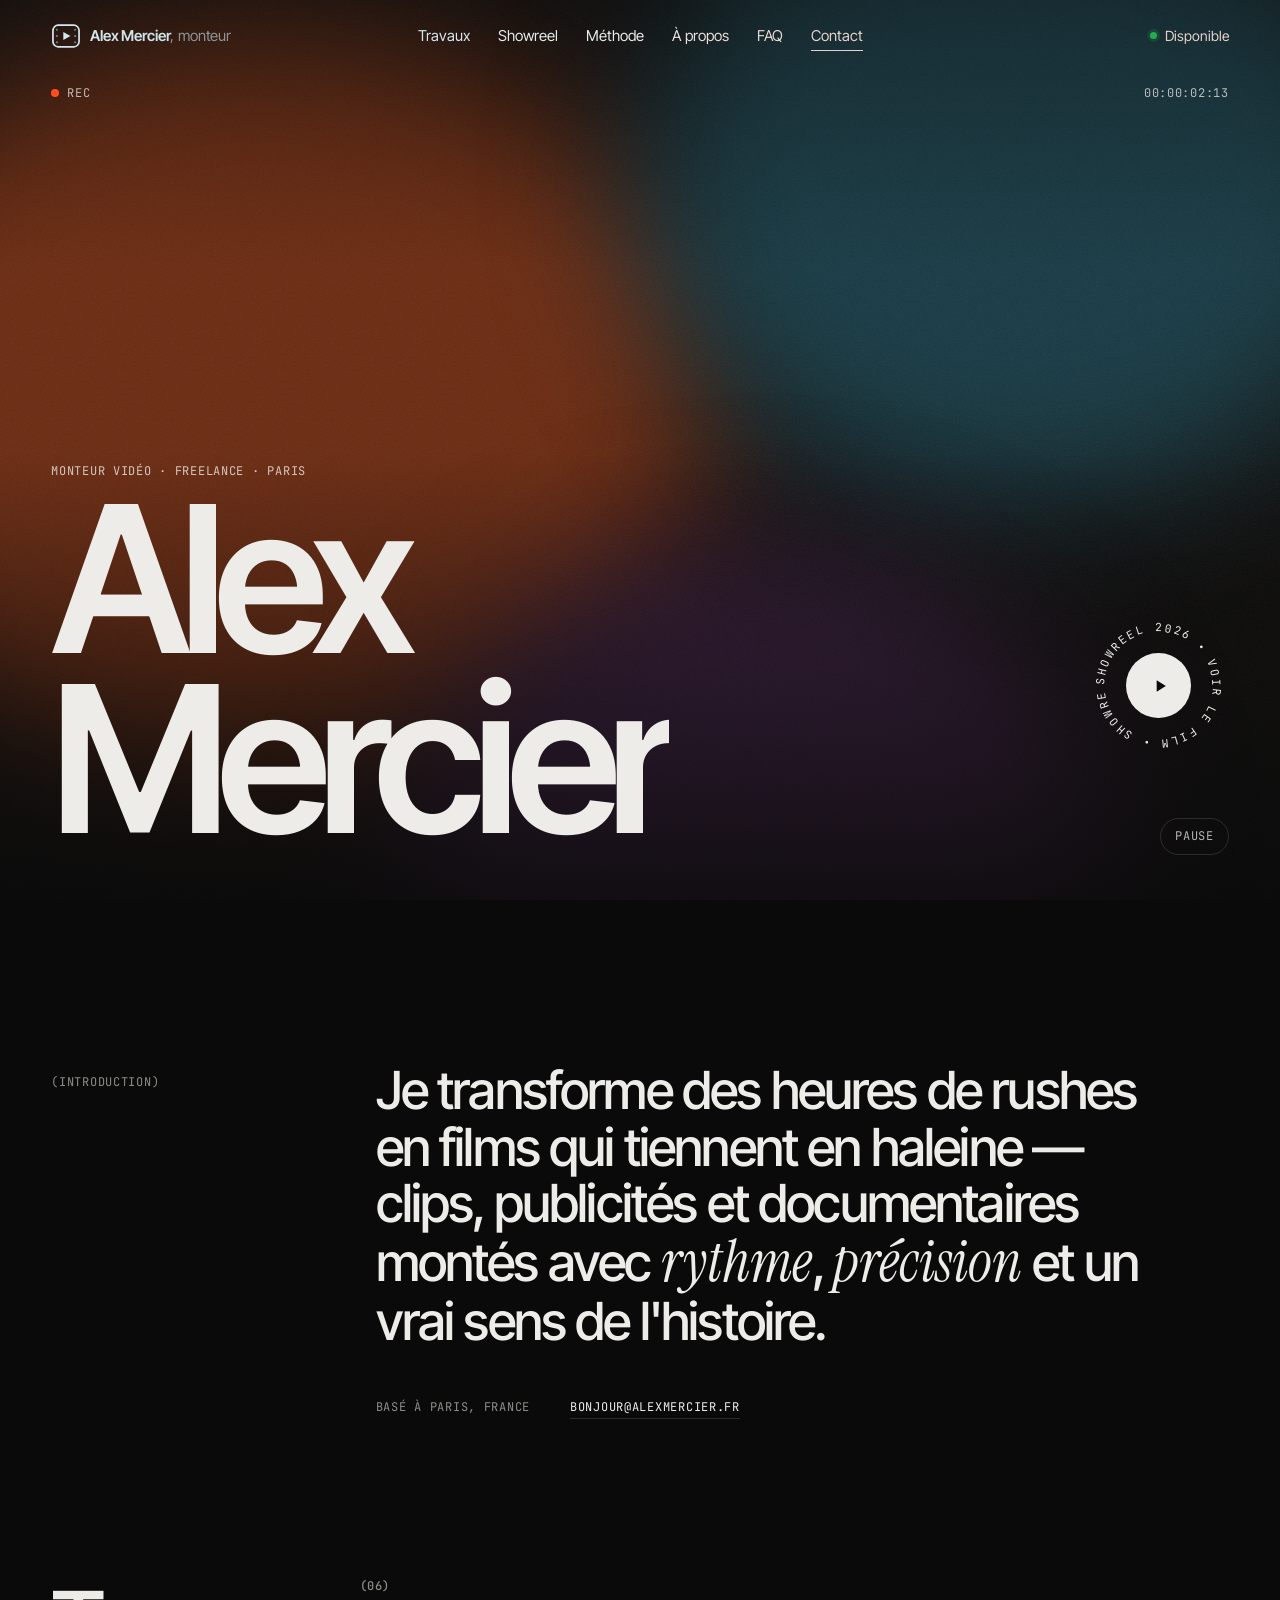
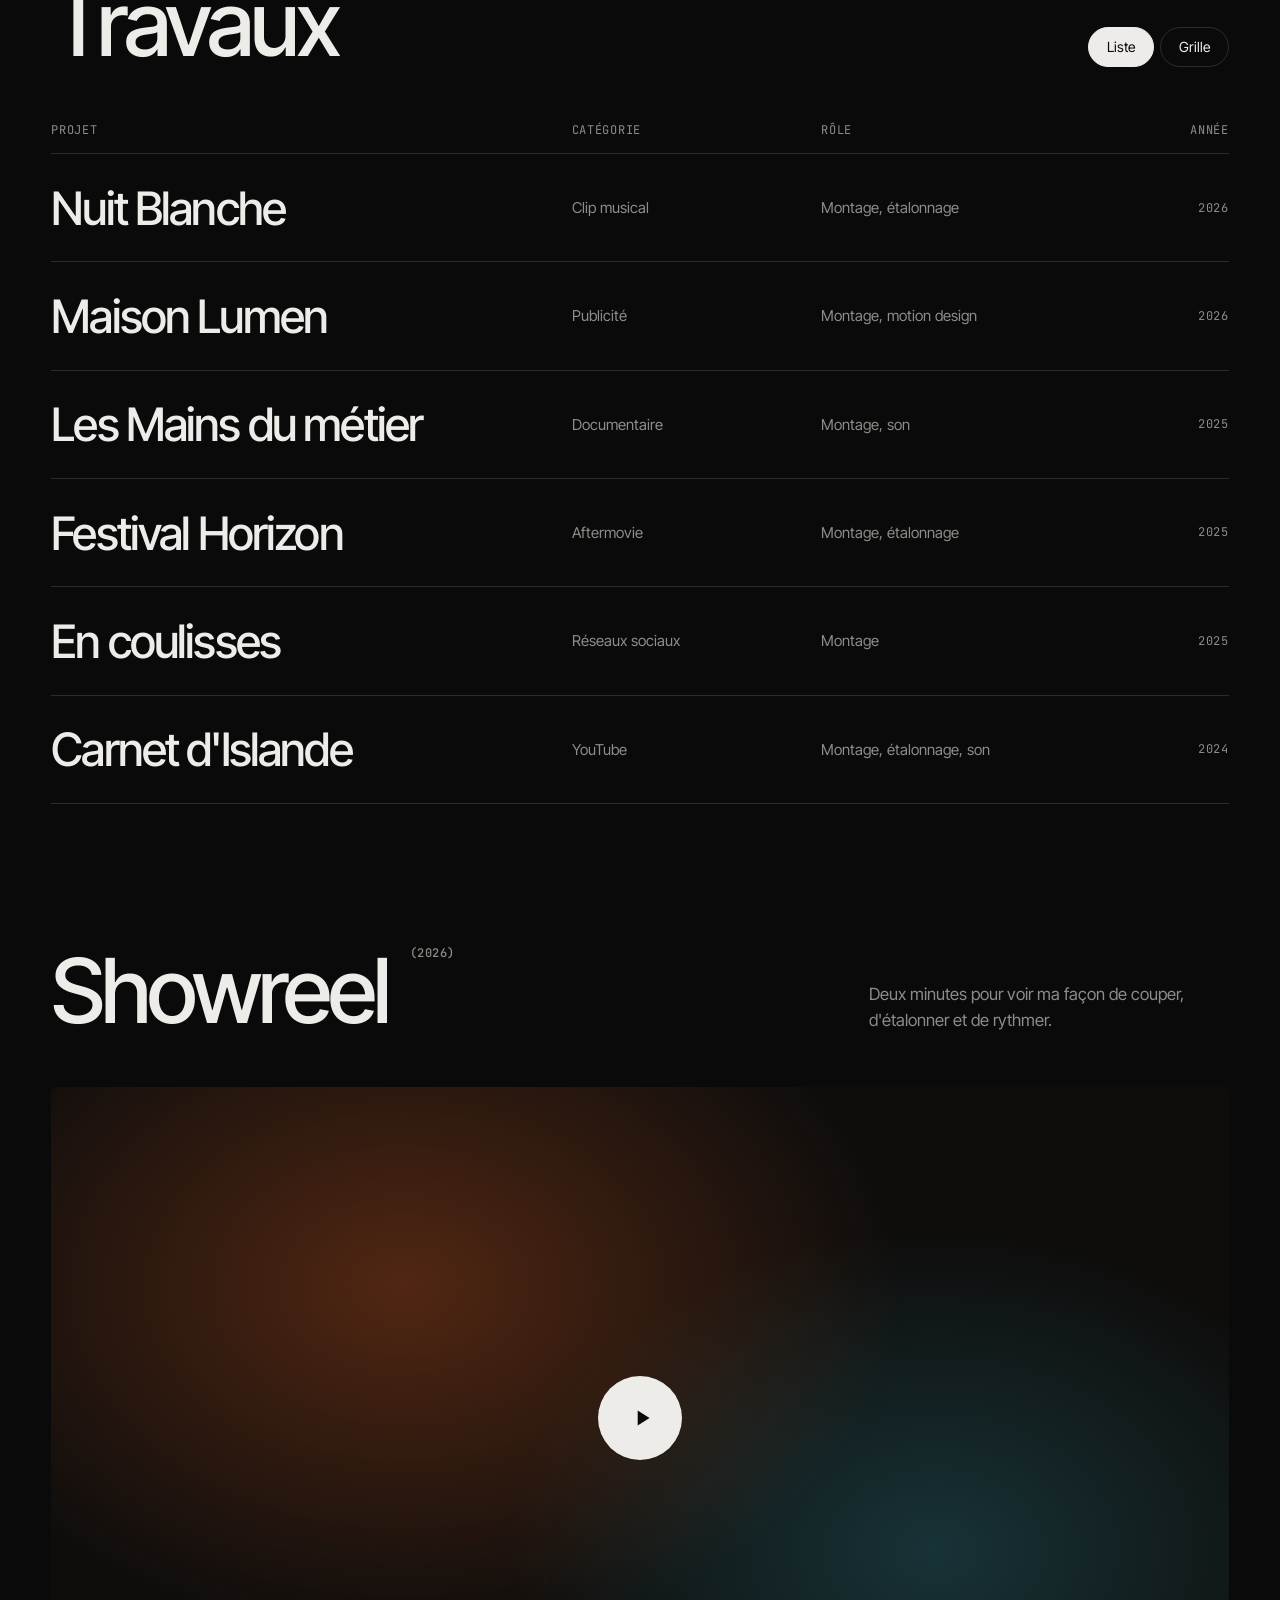
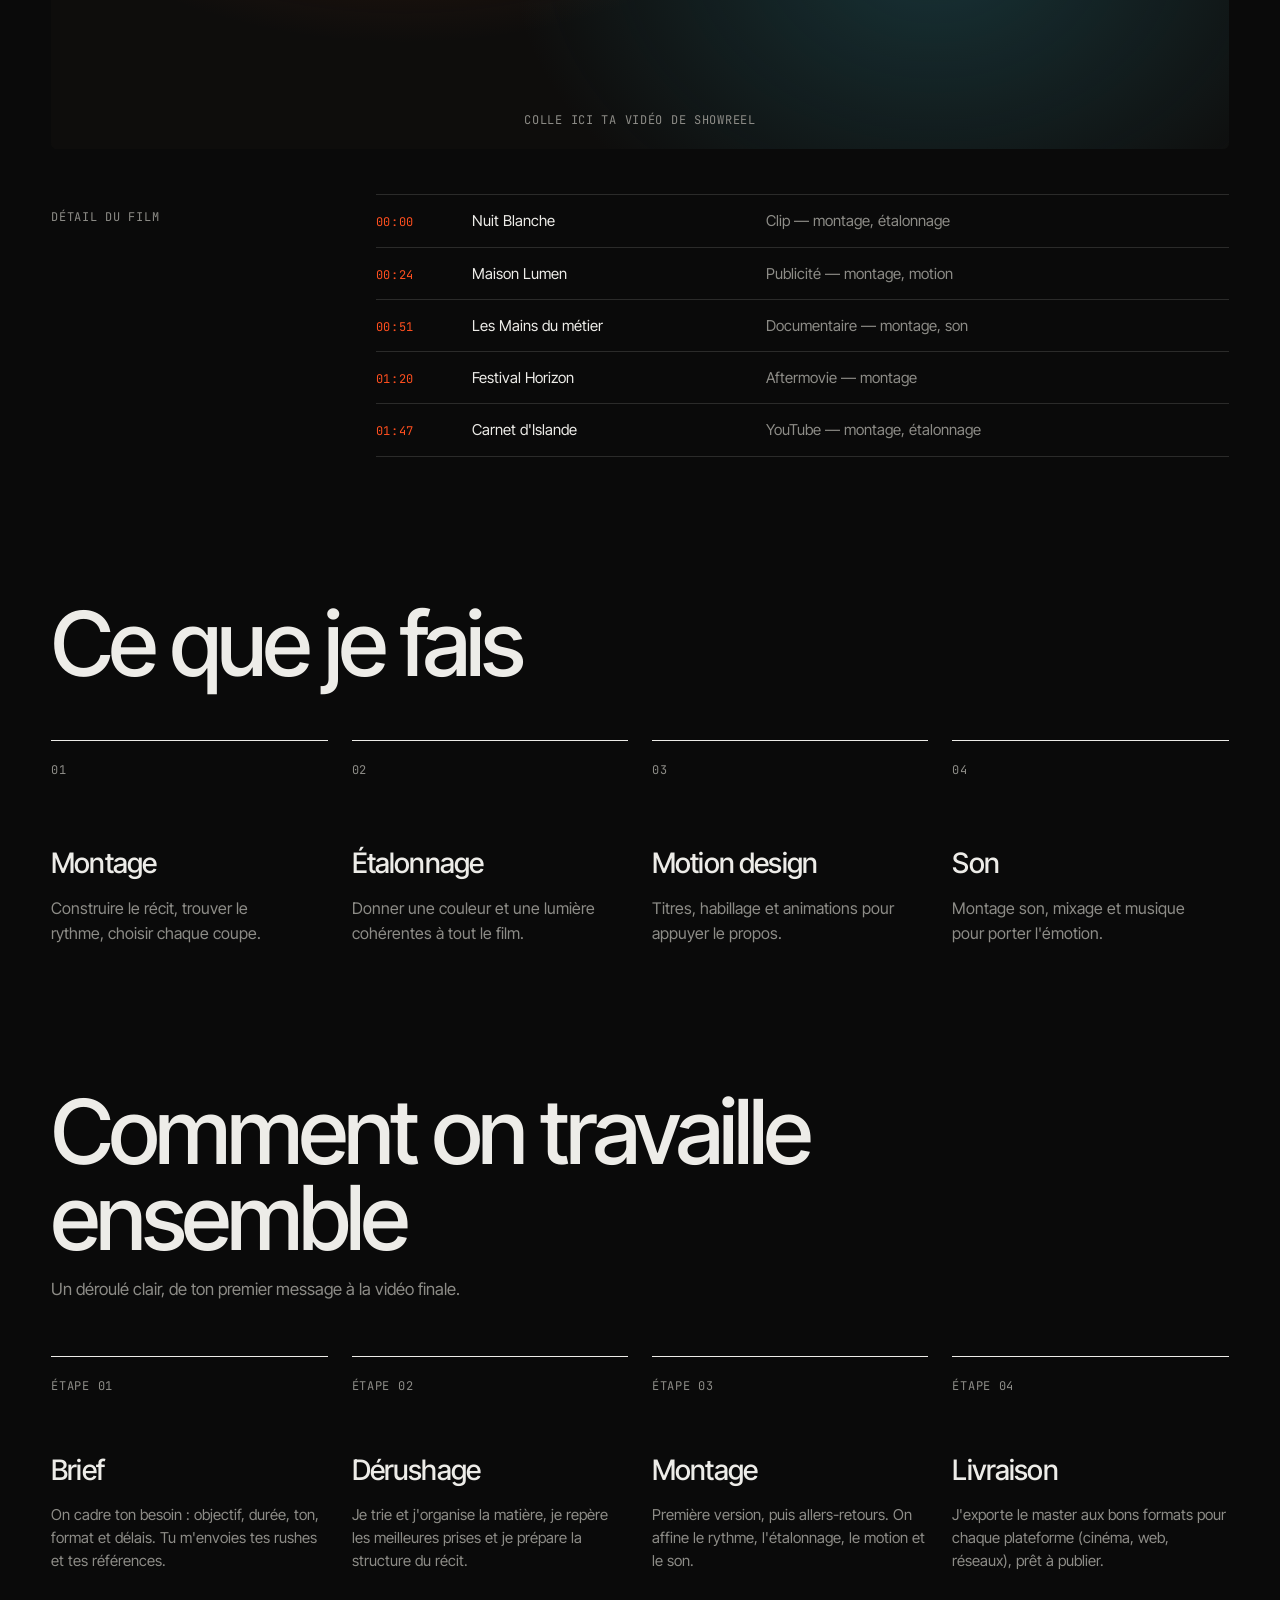
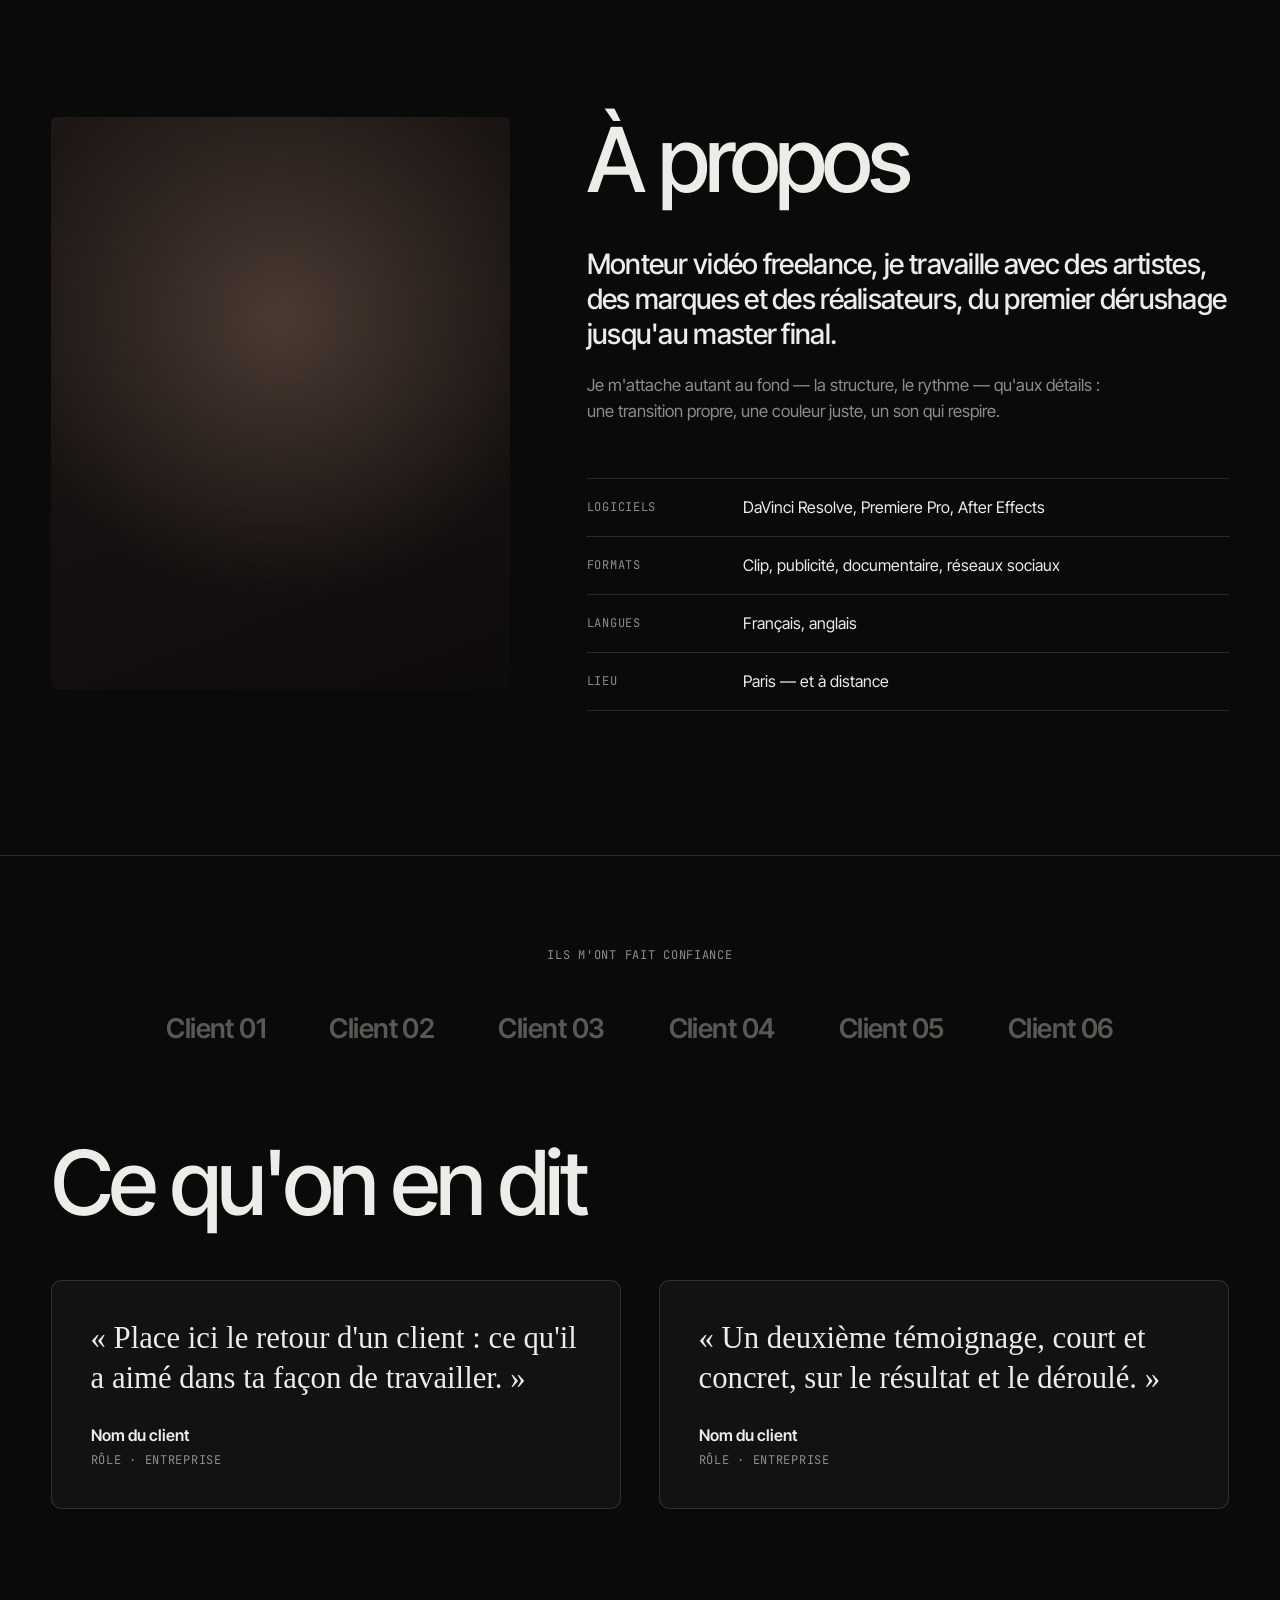
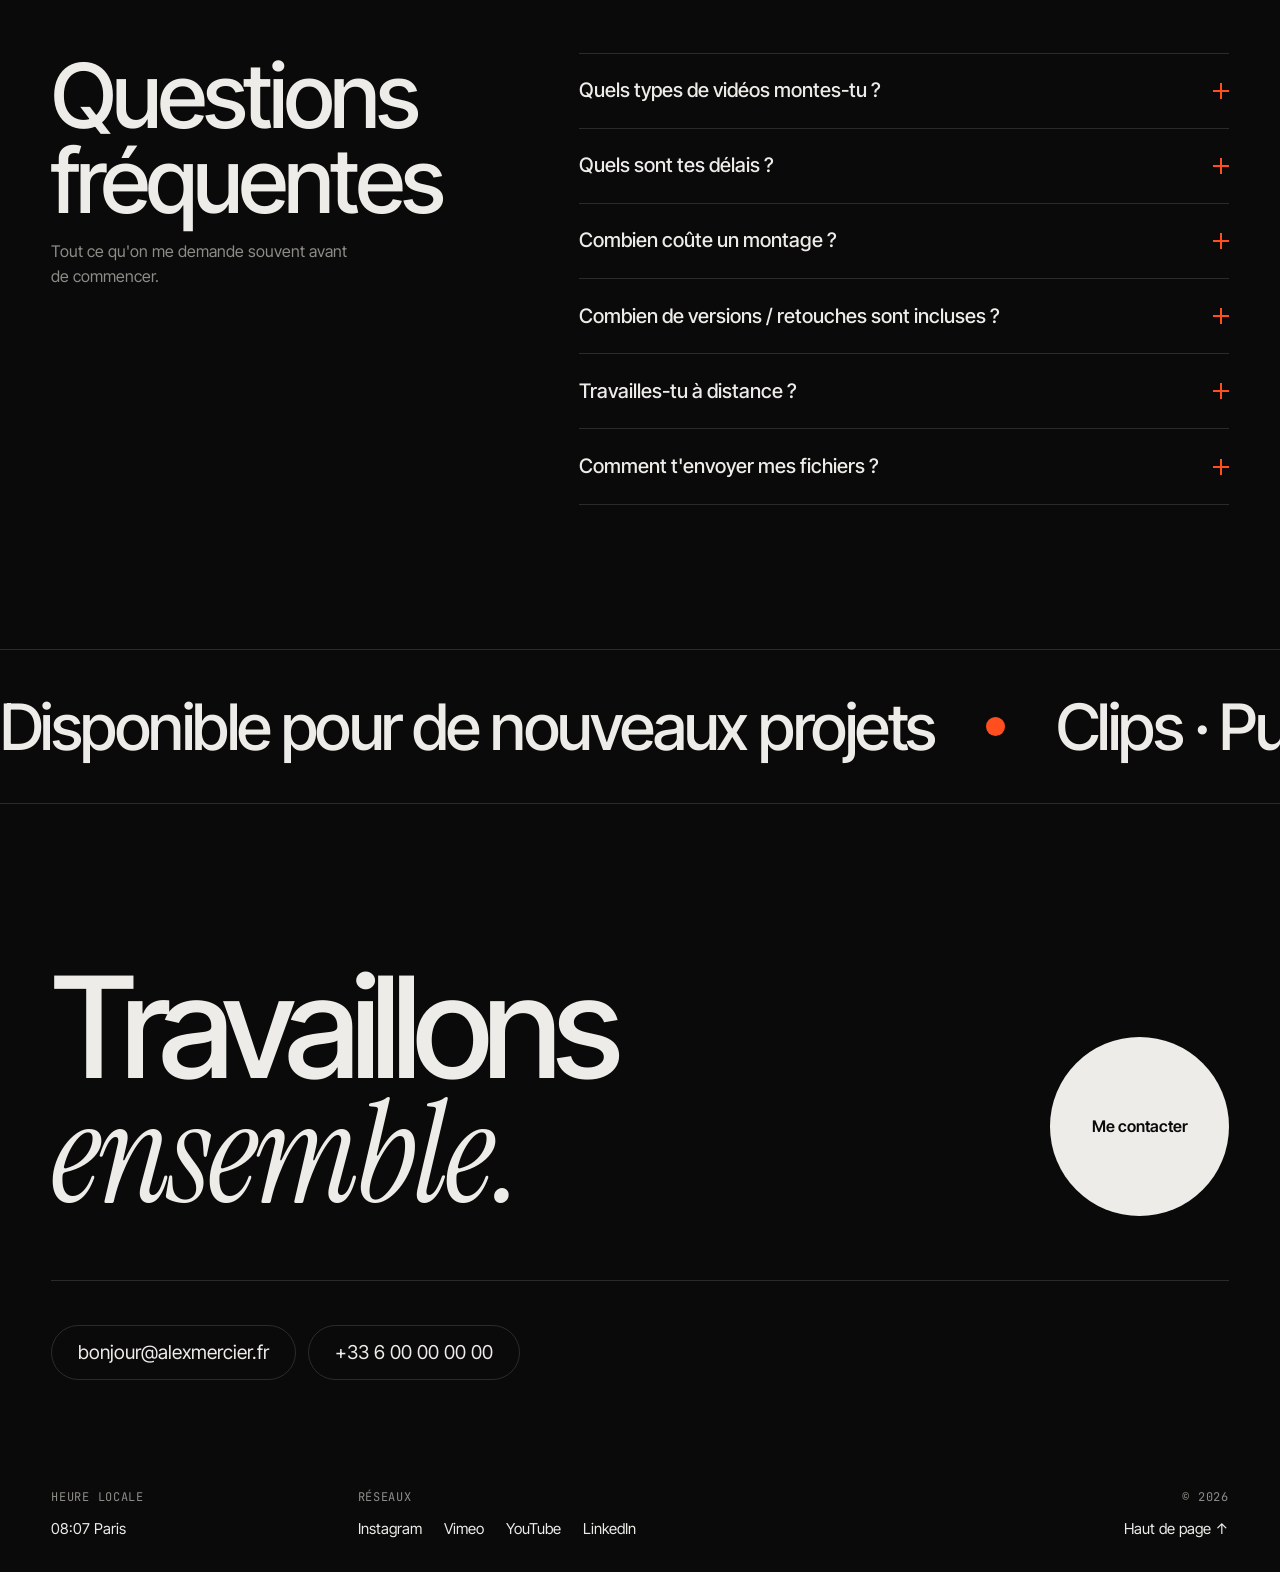
==== commit d990800e: "Logo, nouvelles sections et référencement Google - Logo pellicule + bouton lecture (dans la nav et e" ====
--- a/index.html
+++ b/index.html
@@ -6,10 +6,62 @@
   <meta name="theme-color" content="#0A0A0A" />
 
   <!-- ====================================================================
-       À REMPLACER : titre de l'onglet et description (mets ton nom)
+       À REMPLACER : titre de l'onglet et description (mets ton nom).
+       Le titre est ce que Google affiche en gros dans ses résultats.
        ==================================================================== -->
-  <title>Alex Mercier — Monteur vidéo</title>
-  <meta name="description" content="Alex Mercier, monteur vidéo freelance : clips, publicités, documentaires. Montage, étalonnage, motion design et son." />
+  <title>Alex Mercier — Monteur vidéo freelance (clips, pubs, documentaires)</title>
+  <meta name="description" content="Alex Mercier, monteur vidéo freelance à Paris : clips, publicités et documentaires. Montage, étalonnage, motion design et son — du premier rush au master final." />
+
+  <!-- ====================================================================
+       RÉFÉRENCEMENT GOOGLE (SEO).
+       À REMPLACER : ton nom, ta ville et l'adresse du site.
+       Si tu mets un jour ton propre domaine (.com), remplace l'adresse
+       « ferreol23.github.io/portfolio-monteur-video » dans TOUTES les
+       lignes ci-dessous par ton domaine.
+       ==================================================================== -->
+  <link rel="canonical" href="https://ferreol23.github.io/portfolio-monteur-video/" />
+  <meta name="author" content="Alex Mercier" />
+  <meta name="robots" content="index, follow" />
+  <meta name="keywords" content="monteur vidéo, montage vidéo, monteur freelance, monteur vidéo Paris, étalonnage, motion design, clip, publicité, documentaire, aftermovie" />
+
+  <!-- Aperçu quand on partage le lien (réseaux sociaux, messageries) -->
+  <meta property="og:type" content="website" />
+  <meta property="og:site_name" content="Alex Mercier — Monteur vidéo" />
+  <meta property="og:title" content="Alex Mercier — Monteur vidéo freelance" />
+  <meta property="og:description" content="Clips, publicités, documentaires. Montage, étalonnage, motion design et son." />
+  <meta property="og:url" content="https://ferreol23.github.io/portfolio-monteur-video/" />
+  <meta property="og:image" content="https://ferreol23.github.io/portfolio-monteur-video/og-image.jpg" />
+  <meta property="og:locale" content="fr_FR" />
+  <meta name="twitter:card" content="summary_large_image" />
+  <meta name="twitter:title" content="Alex Mercier — Monteur vidéo freelance" />
+  <meta name="twitter:description" content="Clips, publicités, documentaires — montés avec rythme et précision." />
+  <meta name="twitter:image" content="https://ferreol23.github.io/portfolio-monteur-video/og-image.jpg" />
+
+  <!-- Petite icône de l'onglet -->
+  <link rel="icon" href="favicon.svg" type="image/svg+xml" />
+
+  <!-- Fiche d'identité pour Google (l'aide à bien te reconnaître).
+       À REMPLACER : nom, email, ville et liens de tes réseaux. -->
+  <script type="application/ld+json">
+  {
+    "@context": "https://schema.org",
+    "@type": "Person",
+    "name": "Alex Mercier",
+    "jobTitle": "Monteur vidéo",
+    "description": "Monteur vidéo freelance : clips, publicités et documentaires.",
+    "url": "https://ferreol23.github.io/portfolio-monteur-video/",
+    "image": "https://ferreol23.github.io/portfolio-monteur-video/og-image.jpg",
+    "email": "bonjour@alexmercier.fr",
+    "address": { "@type": "PostalAddress", "addressLocality": "Paris", "addressCountry": "FR" },
+    "knowsAbout": ["Montage vidéo", "Étalonnage", "Motion design", "Montage son"],
+    "sameAs": [
+      "https://instagram.com/",
+      "https://vimeo.com/",
+      "https://youtube.com/",
+      "https://linkedin.com/"
+    ]
+  }
+  </script>
 
   <!-- Polices Google (si elles ne chargent pas, le site garde des polices système) -->
   <link rel="preconnect" href="https://fonts.googleapis.com" />
@@ -39,14 +91,30 @@
   <!-- ===================== BARRE DE NAVIGATION ===================== -->
   <header class="nav">
     <a class="nav__brand" href="#top" aria-label="Alex Mercier, retour en haut">
+      <!-- LOGO : une pellicule de film avec un bouton lecture. Il sert aussi
+           de favicon (petite icône de l'onglet), dans le fichier favicon.svg. -->
+      <svg class="logo" viewBox="0 0 40 40" width="30" height="30" aria-hidden="true" focusable="false">
+        <rect x="2.6" y="5.6" width="34.8" height="28.8" rx="7" fill="none" stroke="currentColor" stroke-width="2.3"/>
+        <g fill="currentColor" opacity="0.45">
+          <rect x="6.4" y="10.2" width="2.8" height="2.8" rx="0.9"/>
+          <rect x="6.4" y="18.6" width="2.8" height="2.8" rx="0.9"/>
+          <rect x="6.4" y="27" width="2.8" height="2.8" rx="0.9"/>
+          <rect x="30.8" y="10.2" width="2.8" height="2.8" rx="0.9"/>
+          <rect x="30.8" y="18.6" width="2.8" height="2.8" rx="0.9"/>
+          <rect x="30.8" y="27" width="2.8" height="2.8" rx="0.9"/>
+        </g>
+        <path class="logo__play" d="M16.4 14.6 L26 20 L16.4 25.4 Z" fill="currentColor"/>
+      </svg>
       <!-- À REMPLACER : ton nom -->
-      Alex Mercier<span class="nav__brand-role">, monteur</span>
+      <span class="nav__brand-name">Alex Mercier<span class="nav__brand-role">, monteur</span></span>
     </a>
 
     <nav class="nav__links" id="menu" aria-label="Navigation principale">
       <a href="#travaux">Travaux</a>
       <a href="#showreel">Showreel</a>
+      <a href="#methode">Méthode</a>
       <a href="#apropos">À propos</a>
+      <a href="#faq">FAQ</a>
       <a href="#contact">Contact</a>
     </nav>
 
@@ -285,6 +353,36 @@
       </ol>
     </section>
 
+    <!-- ===================== MÉTHODE / PROCESS ===================== -->
+    <section class="method" id="methode">
+      <div class="method__head">
+        <h2 class="title">Comment on travaille<br />ensemble</h2>
+        <p class="method__lead">Un déroulé clair, de ton premier message à la vidéo finale.</p>
+      </div>
+      <ol class="steps">
+        <li class="step" data-reveal>
+          <span class="step__num mono">Étape 01</span>
+          <h3 class="step__name">Brief</h3>
+          <p class="step__desc">On cadre ton besoin : objectif, durée, ton, format et délais. Tu m'envoies tes rushes et tes références.</p>
+        </li>
+        <li class="step" data-reveal>
+          <span class="step__num mono">Étape 02</span>
+          <h3 class="step__name">Dérushage</h3>
+          <p class="step__desc">Je trie et j'organise la matière, je repère les meilleures prises et je prépare la structure du récit.</p>
+        </li>
+        <li class="step" data-reveal>
+          <span class="step__num mono">Étape 03</span>
+          <h3 class="step__name">Montage</h3>
+          <p class="step__desc">Première version, puis allers-retours. On affine le rythme, l'étalonnage, le motion et le son.</p>
+        </li>
+        <li class="step" data-reveal>
+          <span class="step__num mono">Étape 04</span>
+          <h3 class="step__name">Livraison</h3>
+          <p class="step__desc">J'exporte le master aux bons formats pour chaque plateforme (cinéma, web, réseaux), prêt à publier.</p>
+        </li>
+      </ol>
+    </section>
+
     <!-- ===================== À PROPOS ===================== -->
     <section class="about" id="apropos">
       <!-- À REMPLACER : ta photo. Remplace ce <div> par
@@ -313,6 +411,90 @@
       </div>
     </section>
 
+    <!-- ===================== ILS M'ONT FAIT CONFIANCE ===================== -->
+    <!-- À REMPLACER : mets les noms (ou logos) de tes vrais clients.
+         Pour un logo image : <li><img src="logo-client.svg" alt="Nom du client" /></li>
+         Tant que tu n'as rien, tu peux supprimer toute cette section. -->
+    <section class="clients" id="clients">
+      <p class="clients__label mono">Ils m'ont fait confiance</p>
+      <ul class="clients__list" data-reveal>
+        <li>Client 01</li>
+        <li>Client 02</li>
+        <li>Client 03</li>
+        <li>Client 04</li>
+        <li>Client 05</li>
+        <li>Client 06</li>
+      </ul>
+    </section>
+
+    <!-- ===================== TÉMOIGNAGES ===================== -->
+    <!-- À REMPLACER : mets de vrais retours de clients (ou supprime la section).
+         N'invente rien : laisse vide tant que tu n'as pas de vrai témoignage. -->
+    <section class="quotes" id="temoignages">
+      <h2 class="title">Ce qu'on en dit</h2>
+      <div class="quotes__grid">
+        <figure class="quote" data-reveal>
+          <blockquote>« Place ici le retour d'un client : ce qu'il a aimé dans ta façon de travailler. »</blockquote>
+          <figcaption><span class="quote__name">Nom du client</span><span class="quote__role mono">Rôle · Entreprise</span></figcaption>
+        </figure>
+        <figure class="quote" data-reveal>
+          <blockquote>« Un deuxième témoignage, court et concret, sur le résultat et le déroulé. »</blockquote>
+          <figcaption><span class="quote__name">Nom du client</span><span class="quote__role mono">Rôle · Entreprise</span></figcaption>
+        </figure>
+      </div>
+    </section>
+
+    <!-- ===================== FAQ (questions fréquentes) ===================== -->
+    <!-- Bon pour Google : il peut afficher ces questions directement.
+         À REMPLACER : adapte les réponses (surtout les délais et les tarifs). -->
+    <section class="faq" id="faq">
+      <div class="faq__head">
+        <h2 class="title">Questions<br />fréquentes</h2>
+        <p class="faq__lead">Tout ce qu'on me demande souvent avant de commencer.</p>
+      </div>
+      <div class="faq__list">
+        <details class="qa" data-reveal>
+          <summary><span>Quels types de vidéos montes-tu ?</span><span class="qa__sign" aria-hidden="true"></span></summary>
+          <div class="qa__body"><p>Clips musicaux, publicités, documentaires, aftermovies et formats courts pour les réseaux sociaux (Instagram, TikTok, YouTube).</p></div>
+        </details>
+        <details class="qa" data-reveal>
+          <summary><span>Quels sont tes délais ?</span><span class="qa__sign" aria-hidden="true"></span></summary>
+          <div class="qa__body"><p><!-- À REMPLACER par tes vrais délais -->Cela dépend du format et de la quantité de rushes. En général, de quelques jours pour un format court à quelques semaines pour un documentaire. On fixe ensemble une date dès le brief.</p></div>
+        </details>
+        <details class="qa" data-reveal>
+          <summary><span>Combien coûte un montage ?</span><span class="qa__sign" aria-hidden="true"></span></summary>
+          <div class="qa__body"><p><!-- À REMPLACER par ta façon de facturer -->Chaque projet est différent : je fais un devis gratuit après le brief, selon la durée, le nombre de versions et les éléments à créer (motion, étalonnage, son).</p></div>
+        </details>
+        <details class="qa" data-reveal>
+          <summary><span>Combien de versions / retouches sont incluses ?</span><span class="qa__sign" aria-hidden="true"></span></summary>
+          <div class="qa__body"><p><!-- À REMPLACER -->En général deux allers-retours de retouches sont inclus. On s'accorde sur ce point dès le départ pour éviter les surprises.</p></div>
+        </details>
+        <details class="qa" data-reveal>
+          <summary><span>Travailles-tu à distance ?</span><span class="qa__sign" aria-hidden="true"></span></summary>
+          <div class="qa__body"><p>Oui. Je travaille avec des clients partout : tu m'envoies tes rushes en ligne (WeTransfer, Drive…) et on suit l'avancement par visio ou messages. Je peux aussi me déplacer à Paris.</p></div>
+        </details>
+        <details class="qa" data-reveal>
+          <summary><span>Comment t'envoyer mes fichiers ?</span><span class="qa__sign" aria-hidden="true"></span></summary>
+          <div class="qa__body"><p>Par un lien de téléchargement (WeTransfer, Google Drive, Dropbox…). Je te guide pour préparer et nommer tes fichiers si besoin.</p></div>
+        </details>
+      </div>
+    </section>
+
+    <!-- Fiche FAQ pour Google (reprend les questions-réponses ci-dessus).
+         À REMPLACER : garde ce bloc cohérent avec les réponses du dessus. -->
+    <script type="application/ld+json">
+    {
+      "@context": "https://schema.org",
+      "@type": "FAQPage",
+      "mainEntity": [
+        { "@type": "Question", "name": "Quels types de vidéos montes-tu ?", "acceptedAnswer": { "@type": "Answer", "text": "Clips musicaux, publicités, documentaires, aftermovies et formats courts pour les réseaux sociaux (Instagram, TikTok, YouTube)." } },
+        { "@type": "Question", "name": "Quels sont tes délais ?", "acceptedAnswer": { "@type": "Answer", "text": "Cela dépend du format et de la quantité de rushes, de quelques jours pour un format court à quelques semaines pour un documentaire. On fixe une date dès le brief." } },
+        { "@type": "Question", "name": "Combien coûte un montage ?", "acceptedAnswer": { "@type": "Answer", "text": "Chaque projet est différent : devis gratuit après le brief, selon la durée, le nombre de versions et les éléments à créer." } },
+        { "@type": "Question", "name": "Travailles-tu à distance ?", "acceptedAnswer": { "@type": "Answer", "text": "Oui, avec des clients partout : rushes envoyés en ligne et suivi par visio ou messages. Déplacements possibles à Paris." } }
+      ]
+    }
+    </script>
+
     <!-- Bandeau défilant de disponibilité -->
     <div class="ticker" aria-hidden="true">
       <div class="ticker__track">
--- a/style.css
+++ b/style.css
@@ -26,7 +26,7 @@
 
 /* --- 2. BASES --- */
 *, *::before, *::after { box-sizing: border-box; }
-html { scroll-behavior: smooth; }
+html { scroll-behavior: smooth; scroll-padding-top: 76px; }
 body {
   margin: 0;
   background: var(--bg);
@@ -733,3 +733,76 @@
   .ticker__track, .reel-badge__ring, .footage__layer { animation: none; }
   .cursor-preview { display: none; }
 }
+
+/* ============================================================
+   16. LOGO + NOUVELLES SECTIONS (méthode, confiance, avis, FAQ)
+   ============================================================ */
+
+/* --- Logo dans la barre de navigation --- */
+.nav__brand { display: inline-flex; align-items: center; gap: 9px; }
+.logo { flex-shrink: 0; }
+.logo__play { transition: transform 0.4s var(--ease); transform-origin: 20px 20px; }
+.nav__brand:hover .logo__play { transform: scale(1.18); }
+.nav__brand-name { white-space: nowrap; }
+
+/* --- Méthode --- */
+.method { padding: 0 var(--gutter) clamp(100px, 16vh, 180px); }
+.method__head { margin-bottom: clamp(32px, 6vh, 64px); }
+.method__lead { color: var(--muted); font-size: 1.05rem; margin-top: 16px; max-width: 46ch; }
+.steps { display: grid; grid-template-columns: repeat(4, 1fr); gap: 24px; }
+.step { border-top: 1px solid var(--text); padding-top: 20px; }
+.step__num { display: block; color: var(--muted); margin-bottom: clamp(28px, 6vh, 64px); }
+.step__name { font-size: clamp(1.4rem, 2.2vw, 1.9rem); font-weight: 500; letter-spacing: -0.03em; margin-bottom: 10px; }
+.step__desc { color: var(--muted); font-size: 15px; }
+
+/* --- Ils m'ont fait confiance --- */
+.clients { padding: clamp(60px, 10vh, 110px) var(--gutter); border-top: 1px solid var(--line); }
+.clients__label { color: var(--muted); text-align: center; margin-bottom: clamp(28px, 5vh, 44px); }
+.clients__list { list-style: none; margin: 0; padding: 0; display: flex; flex-wrap: wrap; justify-content: center; align-items: center; gap: clamp(24px, 5vw, 72px); }
+.clients__list li { font-weight: 600; font-size: clamp(1.1rem, 2.4vw, 1.7rem); letter-spacing: -0.02em; color: var(--muted); opacity: 0.6; transition: opacity 0.3s, color 0.3s; }
+.clients__list li:hover { opacity: 1; color: var(--text); }
+
+/* --- Témoignages --- */
+.quotes { padding: 0 var(--gutter) clamp(100px, 16vh, 180px); }
+.quotes .title { margin-bottom: clamp(32px, 6vh, 64px); }
+.quotes__grid { display: grid; grid-template-columns: repeat(2, 1fr); gap: clamp(20px, 3vw, 40px); }
+.quote { margin: 0; padding: clamp(28px, 3vw, 44px); border: 1px solid var(--line); border-radius: 10px; background: var(--bg-2); }
+.quote blockquote { margin: 0 0 24px; font-family: var(--serif); font-size: clamp(1.4rem, 2.4vw, 2rem); line-height: 1.3; }
+.quote figcaption { display: flex; flex-direction: column; gap: 3px; }
+.quote__name { font-weight: 600; }
+.quote__role { color: var(--muted); }
+
+/* --- FAQ --- */
+.faq { padding: 0 var(--gutter) clamp(100px, 16vh, 180px); display: grid; grid-template-columns: 1fr 1.4fr; gap: clamp(32px, 5vw, 72px); align-items: start; }
+.faq__head { position: sticky; top: 90px; }
+.faq__lead { color: var(--muted); margin-top: 16px; max-width: 34ch; }
+.faq__list { border-top: 1px solid var(--line); }
+.qa { border-bottom: 1px solid var(--line); }
+.qa summary { list-style: none; cursor: pointer; display: flex; align-items: center; justify-content: space-between; gap: 20px; padding: clamp(18px, 2.4vh, 26px) 0; font-size: clamp(1.05rem, 1.6vw, 1.25rem); font-weight: 500; }
+.qa summary::-webkit-details-marker { display: none; }
+.qa summary:hover { color: var(--muted); }
+.qa__sign { position: relative; flex-shrink: 0; width: 16px; height: 16px; color: var(--accent); }
+.qa__sign::before, .qa__sign::after { content: ""; position: absolute; background: currentColor; transition: transform 0.3s var(--ease); }
+.qa__sign::before { left: 0; top: 7px; width: 16px; height: 2px; }
+.qa__sign::after { left: 7px; top: 0; width: 2px; height: 16px; }
+.qa[open] .qa__sign::after { transform: scaleY(0); }
+.qa__body { padding-bottom: clamp(18px, 2.4vh, 26px); color: var(--muted); max-width: 60ch; }
+.qa__body p { font-size: 1rem; }
+.qa[open] .qa__body { animation: fade-in 0.35s var(--ease); }
+@keyframes fade-in { from { opacity: 0; transform: translateY(-6px); } to { opacity: 1; transform: none; } }
+
+/* --- Responsive des nouvelles sections --- */
+@media (max-width: 1040px) {
+  .nav__links { gap: 18px; }
+  .nav__status { display: none; }
+}
+@media (max-width: 1024px) {
+  .steps { grid-template-columns: repeat(2, 1fr); row-gap: 40px; }
+}
+@media (max-width: 820px) {
+  .steps { grid-template-columns: 1fr; }
+  .step__num { margin-bottom: 16px; }
+  .quotes__grid { grid-template-columns: 1fr; }
+  .faq { grid-template-columns: 1fr; }
+  .faq__head { position: static; }
+}
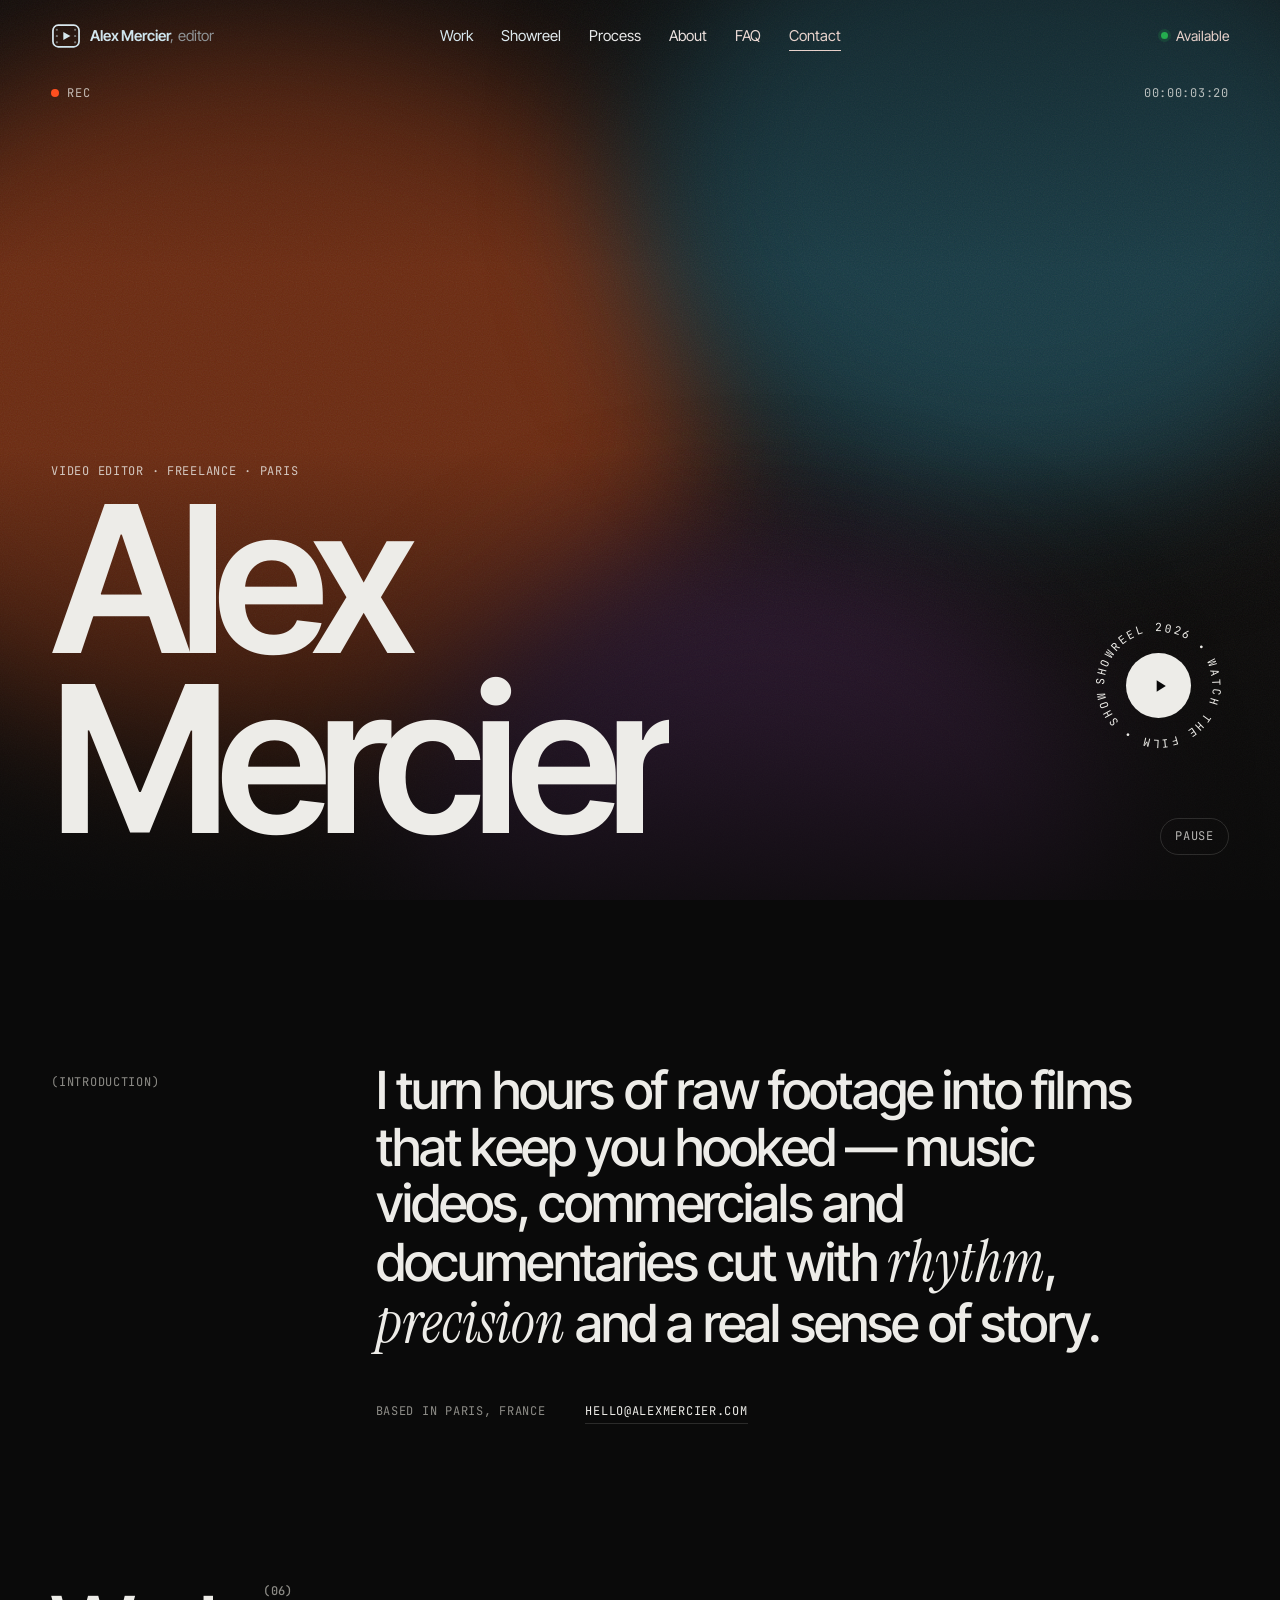
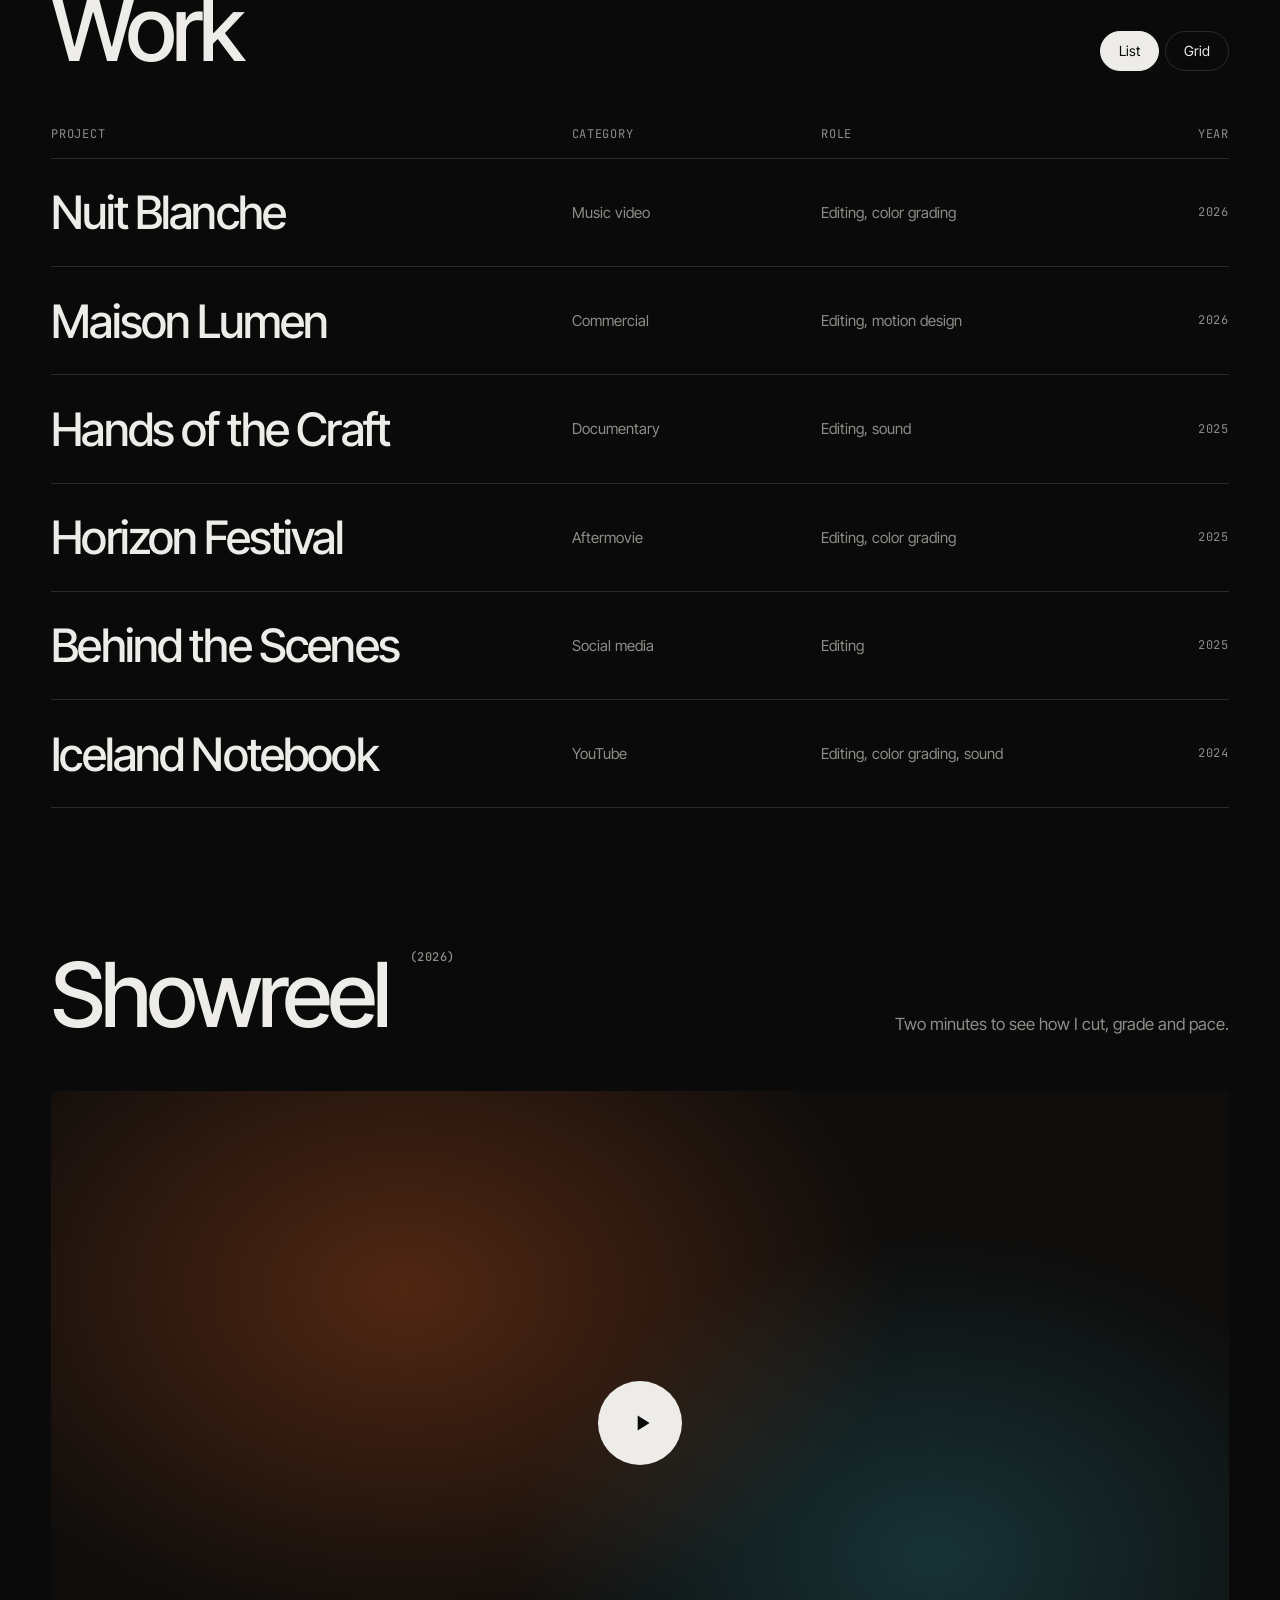
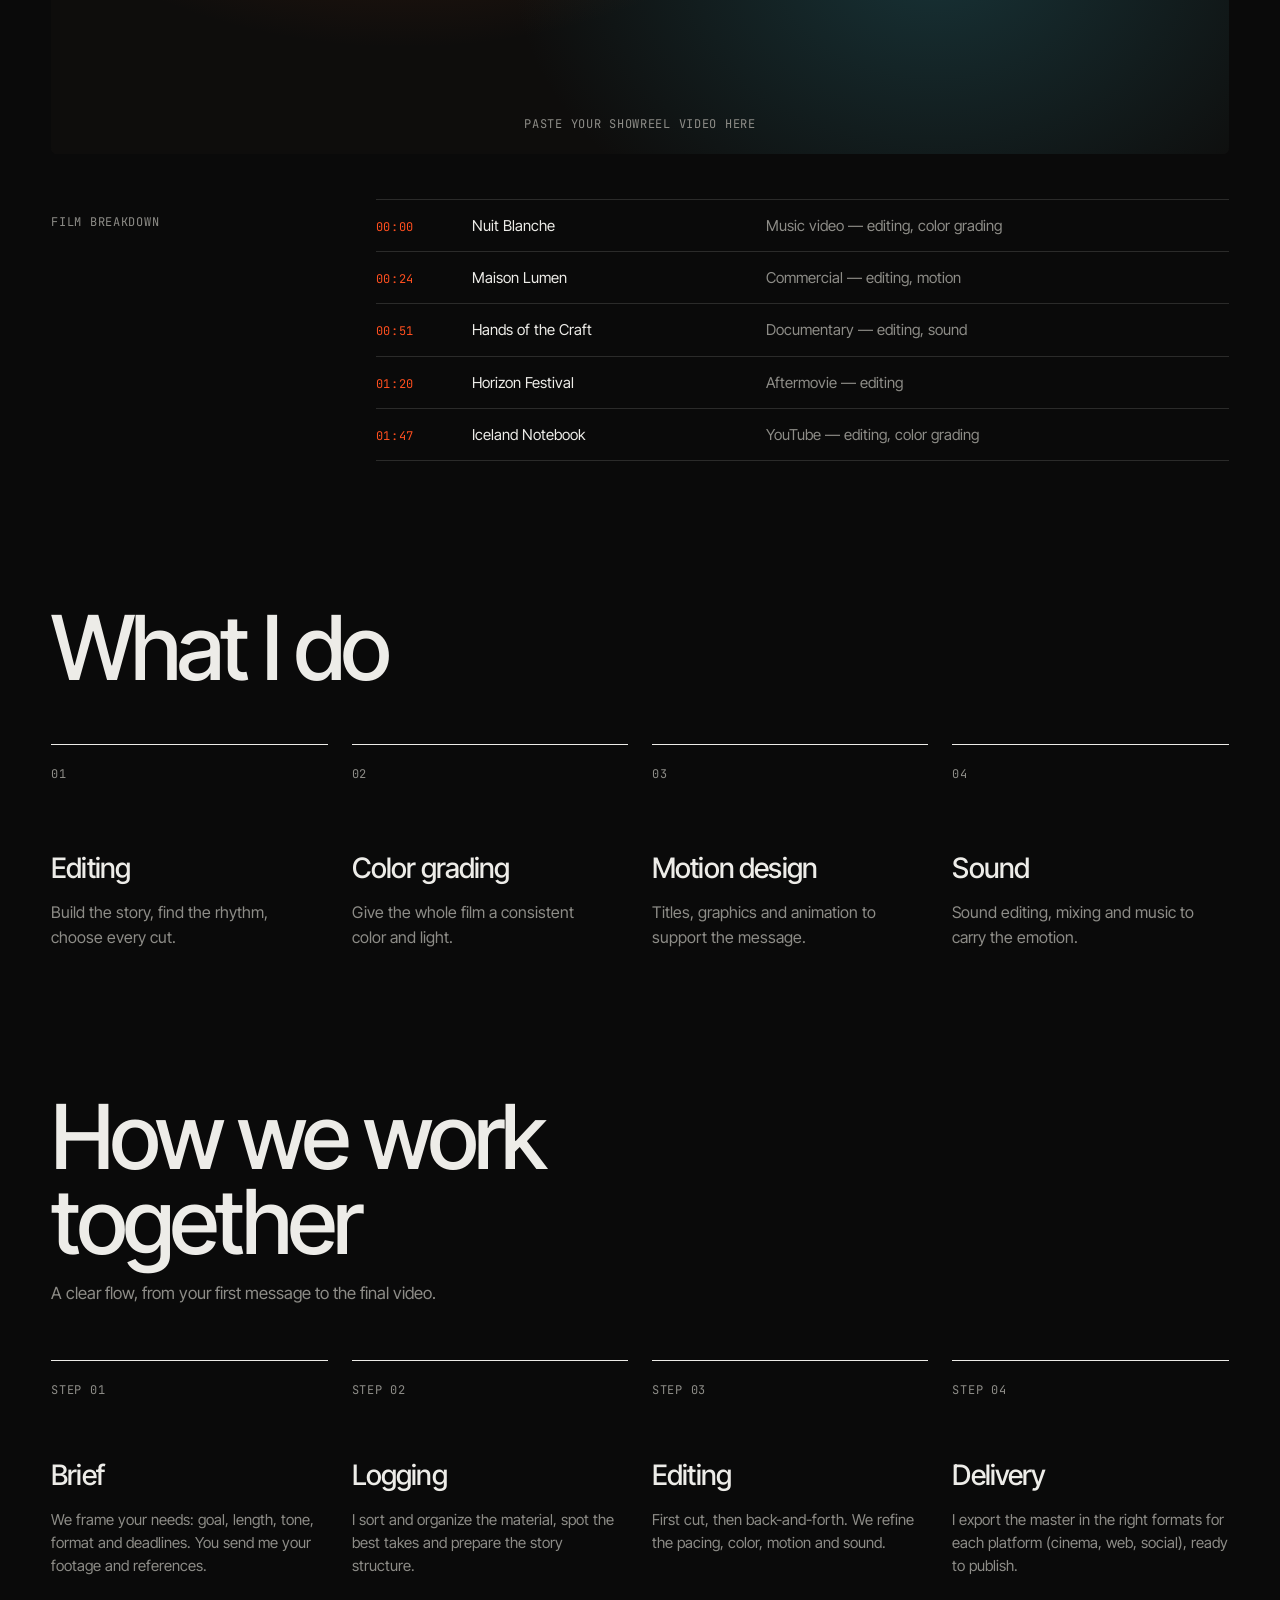
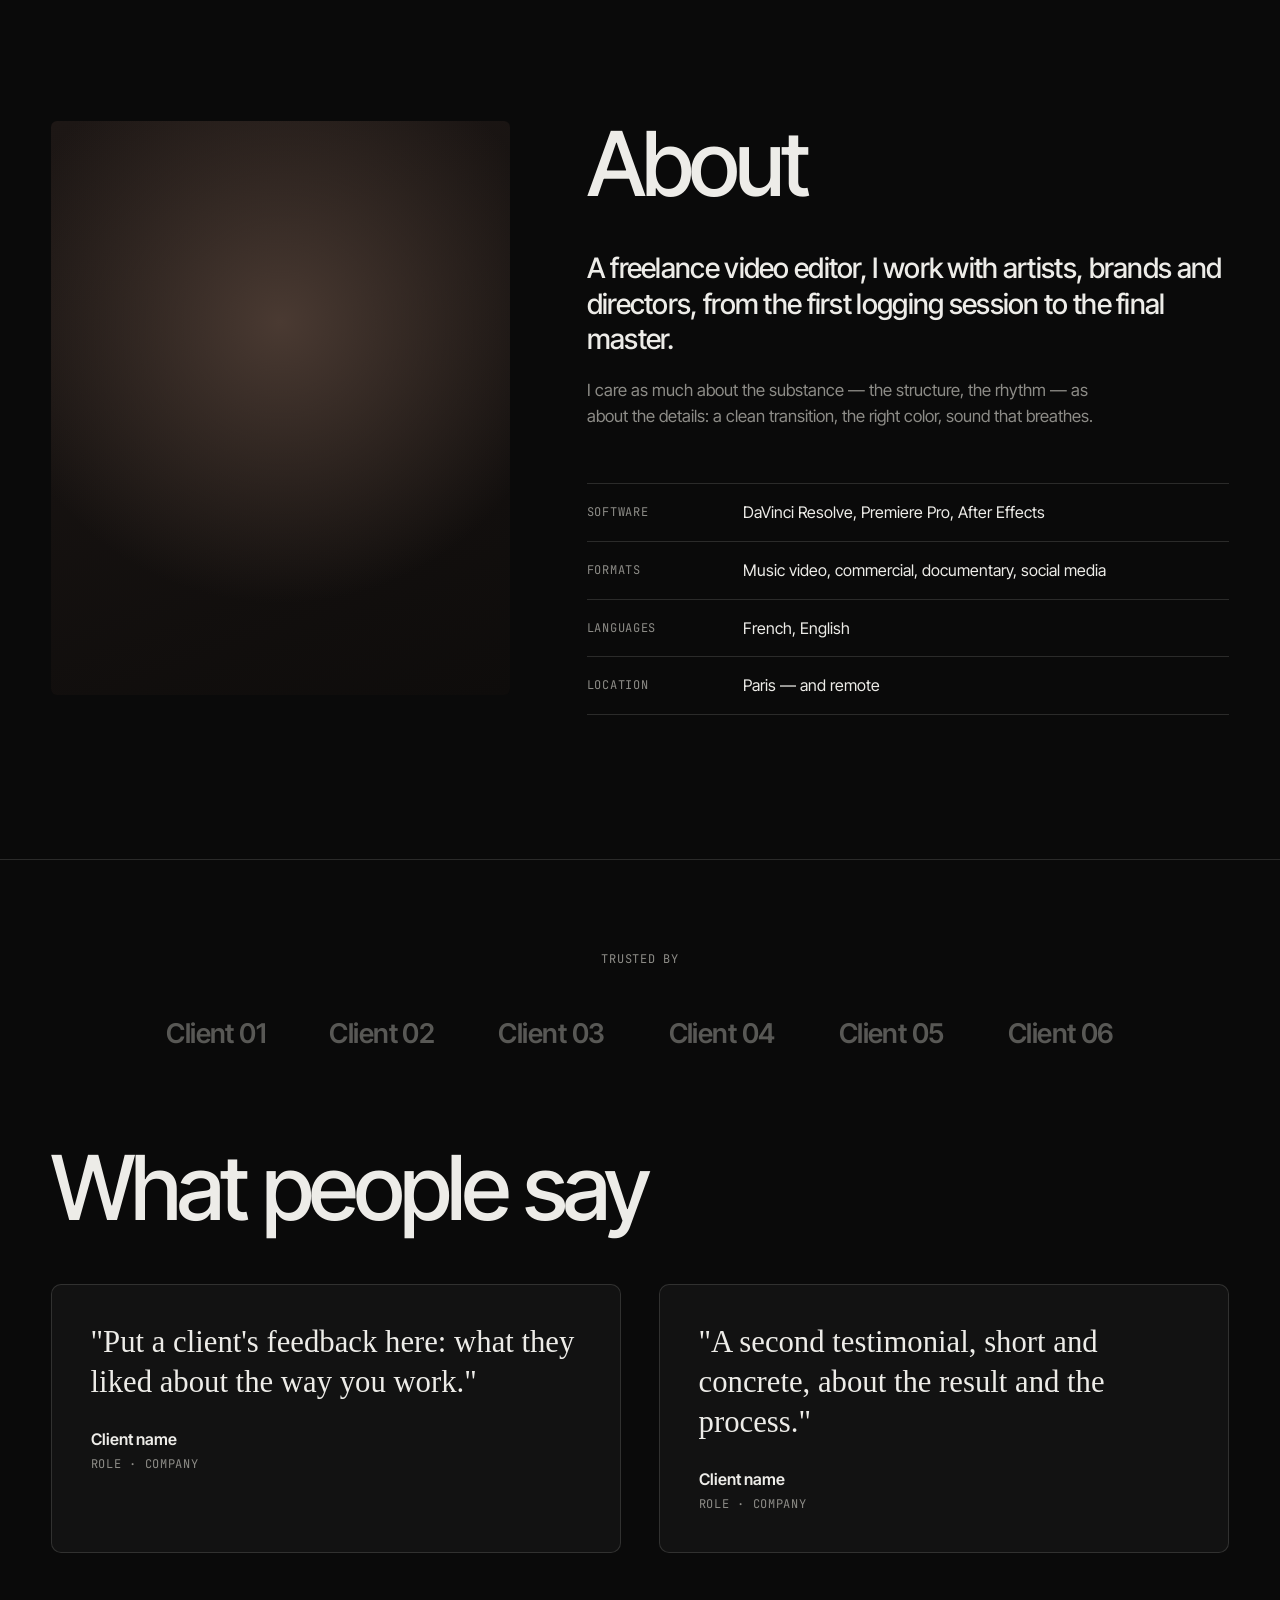
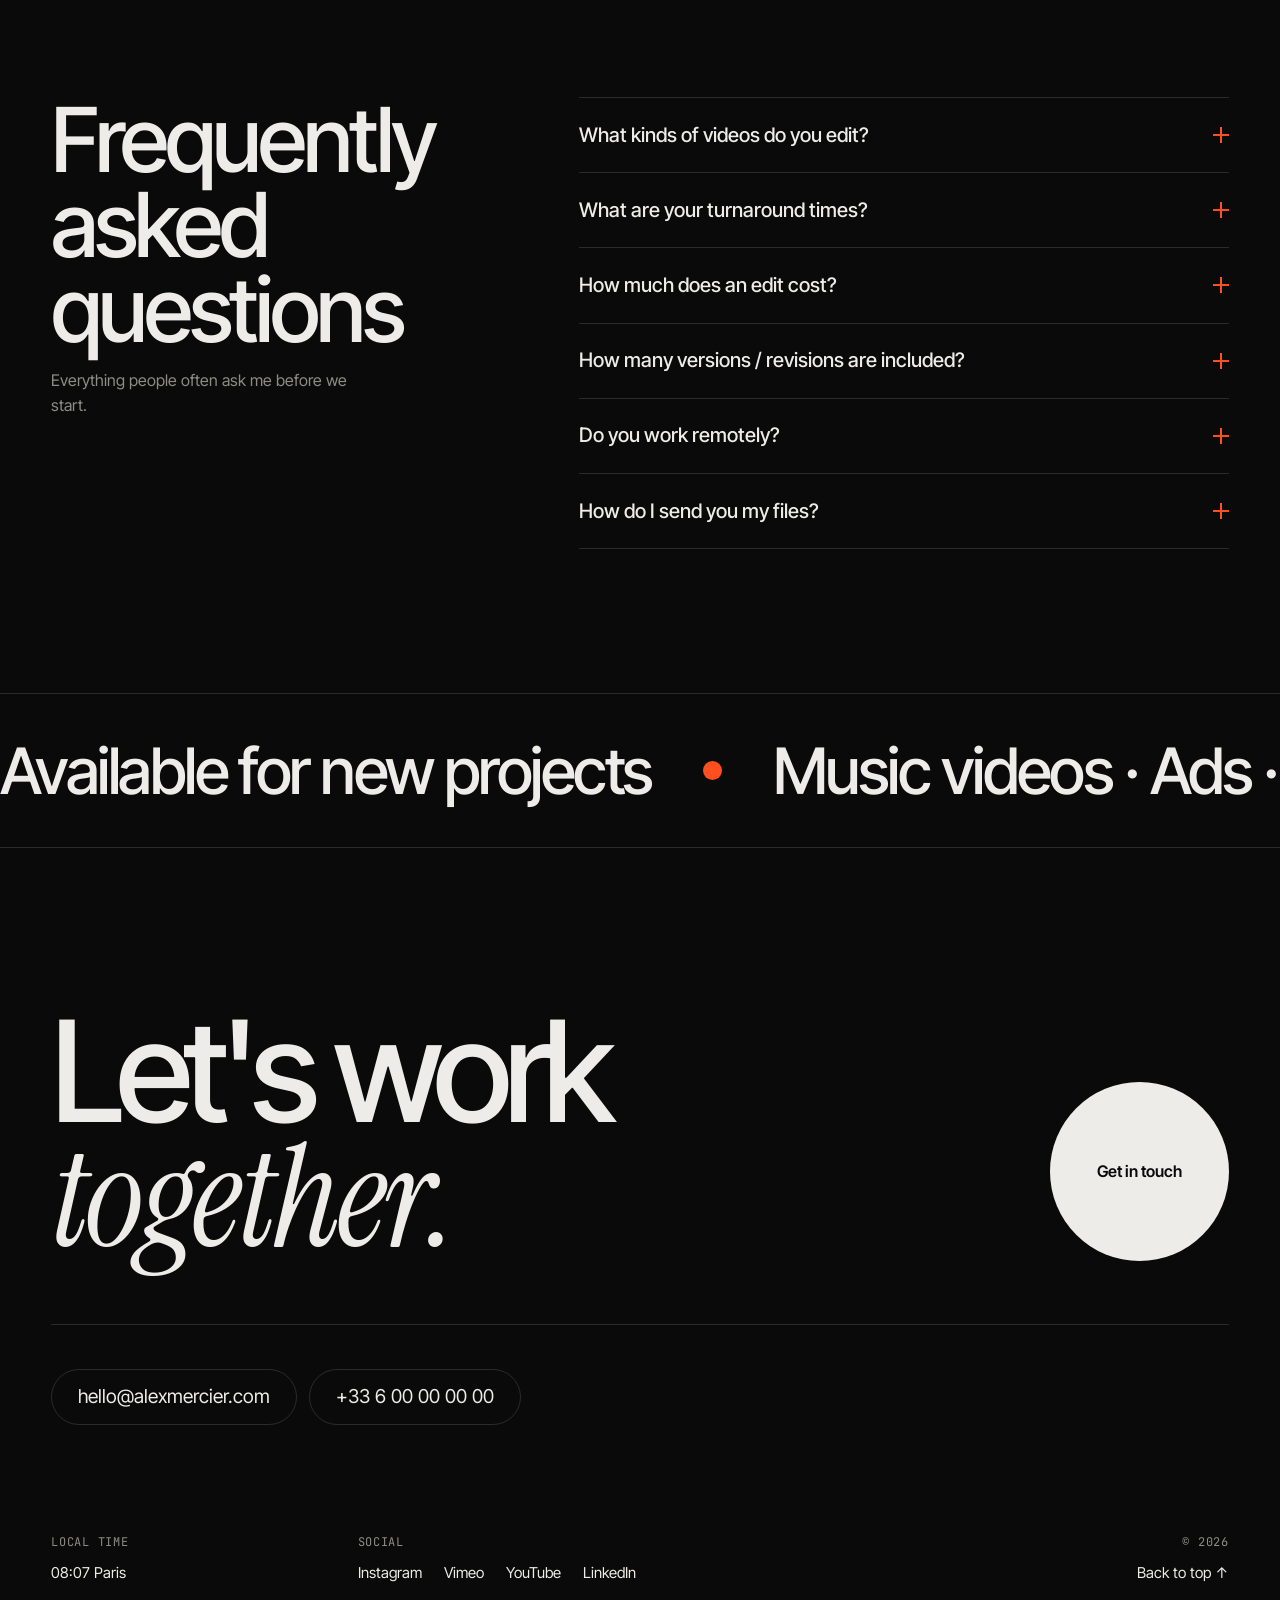
==== commit 6b547c67: "Traduction du site en anglais (contenu, SEO et interface) Co-Authored-By: Claude Opus 4.8 <noreply@a" ====
--- a/index.html
+++ b/index.html
@@ -1,59 +1,59 @@
 <!DOCTYPE html>
-<html lang="fr">
+<html lang="en">
 <head>
   <meta charset="UTF-8" />
   <meta name="viewport" content="width=device-width, initial-scale=1.0" />
   <meta name="theme-color" content="#0A0A0A" />
 
   <!-- ====================================================================
-       À REMPLACER : titre de l'onglet et description (mets ton nom).
-       Le titre est ce que Google affiche en gros dans ses résultats.
+       TO REPLACE: the browser-tab title and description (put your name).
+       The title is what Google shows in large text in its results.
        ==================================================================== -->
-  <title>Alex Mercier — Monteur vidéo freelance (clips, pubs, documentaires)</title>
-  <meta name="description" content="Alex Mercier, monteur vidéo freelance à Paris : clips, publicités et documentaires. Montage, étalonnage, motion design et son — du premier rush au master final." />
+  <title>Alex Mercier — Freelance video editor (music videos, ads, documentaries)</title>
+  <meta name="description" content="Alex Mercier, freelance video editor in Paris: music videos, commercials and documentaries. Editing, color grading, motion design and sound — from the first rush to the final master." />
 
   <!-- ====================================================================
-       RÉFÉRENCEMENT GOOGLE (SEO).
-       À REMPLACER : ton nom, ta ville et l'adresse du site.
-       Si tu mets un jour ton propre domaine (.com), remplace l'adresse
-       « ferreol23.github.io/portfolio-monteur-video » dans TOUTES les
-       lignes ci-dessous par ton domaine.
+       SEO (Google ranking).
+       TO REPLACE: your name, your city and the site address.
+       If one day you add your own domain (.com), replace the address
+       "ferreol23.github.io/portfolio-monteur-video" in ALL the lines
+       below with your domain.
        ==================================================================== -->
   <link rel="canonical" href="https://ferreol23.github.io/portfolio-monteur-video/" />
   <meta name="author" content="Alex Mercier" />
   <meta name="robots" content="index, follow" />
-  <meta name="keywords" content="monteur vidéo, montage vidéo, monteur freelance, monteur vidéo Paris, étalonnage, motion design, clip, publicité, documentaire, aftermovie" />
-
-  <!-- Aperçu quand on partage le lien (réseaux sociaux, messageries) -->
+  <meta name="keywords" content="video editor, video editing, freelance editor, video editor Paris, color grading, motion design, music video, commercial, documentary, aftermovie" />
+
+  <!-- Preview when the link is shared (social networks, messaging apps) -->
   <meta property="og:type" content="website" />
-  <meta property="og:site_name" content="Alex Mercier — Monteur vidéo" />
-  <meta property="og:title" content="Alex Mercier — Monteur vidéo freelance" />
-  <meta property="og:description" content="Clips, publicités, documentaires. Montage, étalonnage, motion design et son." />
+  <meta property="og:site_name" content="Alex Mercier — Video editor" />
+  <meta property="og:title" content="Alex Mercier — Freelance video editor" />
+  <meta property="og:description" content="Music videos, commercials, documentaries. Editing, color grading, motion design and sound." />
   <meta property="og:url" content="https://ferreol23.github.io/portfolio-monteur-video/" />
   <meta property="og:image" content="https://ferreol23.github.io/portfolio-monteur-video/og-image.jpg" />
-  <meta property="og:locale" content="fr_FR" />
+  <meta property="og:locale" content="en_US" />
   <meta name="twitter:card" content="summary_large_image" />
-  <meta name="twitter:title" content="Alex Mercier — Monteur vidéo freelance" />
-  <meta name="twitter:description" content="Clips, publicités, documentaires — montés avec rythme et précision." />
+  <meta name="twitter:title" content="Alex Mercier — Freelance video editor" />
+  <meta name="twitter:description" content="Music videos, commercials, documentaries — cut with rhythm and precision." />
   <meta name="twitter:image" content="https://ferreol23.github.io/portfolio-monteur-video/og-image.jpg" />
 
-  <!-- Petite icône de l'onglet -->
+  <!-- Small browser-tab icon -->
   <link rel="icon" href="favicon.svg" type="image/svg+xml" />
 
-  <!-- Fiche d'identité pour Google (l'aide à bien te reconnaître).
-       À REMPLACER : nom, email, ville et liens de tes réseaux. -->
+  <!-- Identity card for Google (helps it recognize you correctly).
+       TO REPLACE: name, email, city and your social links. -->
   <script type="application/ld+json">
   {
     "@context": "https://schema.org",
     "@type": "Person",
     "name": "Alex Mercier",
-    "jobTitle": "Monteur vidéo",
-    "description": "Monteur vidéo freelance : clips, publicités et documentaires.",
+    "jobTitle": "Video editor",
+    "description": "Freelance video editor: music videos, commercials and documentaries.",
     "url": "https://ferreol23.github.io/portfolio-monteur-video/",
     "image": "https://ferreol23.github.io/portfolio-monteur-video/og-image.jpg",
-    "email": "bonjour@alexmercier.fr",
+    "email": "hello@alexmercier.com",
     "address": { "@type": "PostalAddress", "addressLocality": "Paris", "addressCountry": "FR" },
-    "knowsAbout": ["Montage vidéo", "Étalonnage", "Motion design", "Montage son"],
+    "knowsAbout": ["Video editing", "Color grading", "Motion design", "Sound editing"],
     "sameAs": [
       "https://instagram.com/",
       "https://vimeo.com/",
@@ -63,36 +63,36 @@
   }
   </script>
 
-  <!-- Polices Google (si elles ne chargent pas, le site garde des polices système) -->
+  <!-- Google Fonts (if they don't load, the site keeps system fonts) -->
   <link rel="preconnect" href="https://fonts.googleapis.com" />
   <link rel="preconnect" href="https://fonts.gstatic.com" crossorigin />
   <link href="https://fonts.googleapis.com/css2?family=Instrument+Serif:ital@0;1&family=Inter+Tight:wght@400;500;600;700&family=JetBrains+Mono:wght@400;500&display=swap" rel="stylesheet" />
 
   <link rel="stylesheet" href="style.css" />
 
-  <!-- Signale que le JavaScript fonctionne (sert aux animations) -->
+  <!-- Signals that JavaScript works (used for animations) -->
   <script>document.documentElement.classList.add("js");</script>
 </head>
 <body>
 
-  <a class="skip-link" href="#main">Aller au contenu</a>
-
-  <!-- Rideau d'ouverture (1 seconde, comme un clap de début) -->
+  <a class="skip-link" href="#main">Skip to content</a>
+
+  <!-- Opening curtain (1 second, like a clapperboard at the start) -->
   <div class="intro" aria-hidden="true">
     <span class="intro__tc mono" id="intro-tc">00:00:00:00</span>
     <span class="intro__name">Alex Mercier</span>
   </div>
 
-  <!-- Aperçu flottant des projets (suit la souris sur ordinateur) -->
+  <!-- Floating project preview (follows the mouse on desktop) -->
   <div class="cursor-preview" aria-hidden="true">
     <div class="cursor-preview__inner"></div>
   </div>
 
-  <!-- ===================== BARRE DE NAVIGATION ===================== -->
+  <!-- ===================== NAVIGATION BAR ===================== -->
   <header class="nav">
-    <a class="nav__brand" href="#top" aria-label="Alex Mercier, retour en haut">
-      <!-- LOGO : une pellicule de film avec un bouton lecture. Il sert aussi
-           de favicon (petite icône de l'onglet), dans le fichier favicon.svg. -->
+    <a class="nav__brand" href="#top" aria-label="Alex Mercier, back to top">
+      <!-- LOGO: a film strip with a play button. It is also used as the
+           favicon (small browser-tab icon), in the favicon.svg file. -->
       <svg class="logo" viewBox="0 0 40 40" width="30" height="30" aria-hidden="true" focusable="false">
         <rect x="2.6" y="5.6" width="34.8" height="28.8" rx="7" fill="none" stroke="currentColor" stroke-width="2.3"/>
         <g fill="currentColor" opacity="0.45">
@@ -105,40 +105,40 @@
         </g>
         <path class="logo__play" d="M16.4 14.6 L26 20 L16.4 25.4 Z" fill="currentColor"/>
       </svg>
-      <!-- À REMPLACER : ton nom -->
-      <span class="nav__brand-name">Alex Mercier<span class="nav__brand-role">, monteur</span></span>
+      <!-- TO REPLACE: your name -->
+      <span class="nav__brand-name">Alex Mercier<span class="nav__brand-role">, editor</span></span>
     </a>
 
-    <nav class="nav__links" id="menu" aria-label="Navigation principale">
-      <a href="#travaux">Travaux</a>
+    <nav class="nav__links" id="menu" aria-label="Main navigation">
+      <a href="#travaux">Work</a>
       <a href="#showreel">Showreel</a>
-      <a href="#methode">Méthode</a>
-      <a href="#apropos">À propos</a>
+      <a href="#methode">Process</a>
+      <a href="#apropos">About</a>
       <a href="#faq">FAQ</a>
       <a href="#contact">Contact</a>
     </nav>
 
-    <!-- À REMPLACER : ta disponibilité -->
-    <p class="nav__status"><span class="dot" aria-hidden="true"></span>Disponible</p>
-
-    <button class="nav__burger" id="burger" aria-label="Ouvrir le menu" aria-expanded="false" aria-controls="menu">
+    <!-- TO REPLACE: your availability -->
+    <p class="nav__status"><span class="dot" aria-hidden="true"></span>Available</p>
+
+    <button class="nav__burger" id="burger" aria-label="Open menu" aria-expanded="false" aria-controls="menu">
       <span></span><span></span>
     </button>
   </header>
 
   <main id="main">
 
-    <!-- ===================== HERO : le showreel plein écran ===================== -->
-    <section class="hero" id="top" aria-label="Présentation">
+    <!-- ===================== HERO: the full-screen showreel ===================== -->
+    <section class="hero" id="top" aria-label="Introduction">
       <div class="hero__media">
         <!-- ====================================================================
-             À REMPLACER : ta vidéo d'ambiance (un extrait muet de 10-20 s en .mp4).
-             1. Mets ton fichier dans le dossier du site, ex : extrait.mp4
-             2. Dé-commente la balise <video> ci-dessous.
-             3. Supprime le <div class="footage"> juste en dessous.
+             TO REPLACE: your ambient video (a silent 10-20 s .mp4 clip).
+             1. Put your file in the site folder, e.g. clip.mp4
+             2. Uncomment the <video> tag below.
+             3. Delete the <div class="footage"> just below it.
              ==================================================================== -->
         <!--
-        <video class="hero__video" src="extrait.mp4" autoplay muted loop playsinline></video>
+        <video class="hero__video" src="clip.mp4" autoplay muted loop playsinline></video>
         -->
         <div class="footage" aria-hidden="true">
           <span class="footage__layer footage__layer--a"></span>
@@ -149,26 +149,26 @@
         <span class="hero__shade" aria-hidden="true"></span>
       </div>
 
-      <!-- Infos "caméra" dans les coins, comme un écran de tournage -->
+      <!-- "Camera" info in the corners, like a shooting screen -->
       <div class="hero__hud mono" aria-hidden="true">
         <span><span class="rec"></span>REC</span>
         <span id="hero-tc">00:00:00:00</span>
       </div>
 
       <div class="hero__content">
-        <p class="hero__role mono">Monteur vidéo · Freelance · Paris</p>
+        <p class="hero__role mono">Video editor · Freelance · Paris</p>
         <h1 class="hero__name">
-          <!-- À REMPLACER : ton prénom et ton nom -->
+          <!-- TO REPLACE: your first and last name -->
           <span class="line"><span>Alex</span></span>
           <span class="line"><span>Mercier</span></span>
         </h1>
       </div>
 
-      <!-- Bouton rond qui tourne (lien vers le showreel) -->
-      <a class="reel-badge" href="#showreel" aria-label="Voir le showreel">
+      <!-- Spinning round button (link to the showreel) -->
+      <a class="reel-badge" href="#showreel" aria-label="Watch the showreel">
         <svg class="reel-badge__ring" viewBox="0 0 120 120" aria-hidden="true">
           <defs><path id="circle" d="M60,60 m-46,0 a46,46 0 1,1 92,0 a46,46 0 1,1 -92,0" /></defs>
-          <text><textPath href="#circle">SHOWREEL 2026 • VOIR LE FILM • SHOWREEL 2026 • </textPath></text>
+          <text><textPath href="#circle">SHOWREEL 2026 • WATCH THE FILM • SHOWREEL 2026 • </textPath></text>
         </svg>
         <span class="reel-badge__play" aria-hidden="true">
           <svg viewBox="0 0 24 24" width="20" height="20"><path d="M8 5v14l11-7z" fill="currentColor"/></svg>
@@ -178,43 +178,43 @@
       <button class="hero__pause mono" id="pause" type="button" aria-pressed="false">Pause</button>
     </section>
 
-    <!-- ===================== PHRASE D'INTRODUCTION ===================== -->
+    <!-- ===================== INTRO STATEMENT ===================== -->
     <section class="statement" id="intro-text">
       <p class="statement__label mono">(Introduction)</p>
-      <!-- À REMPLACER : ta phrase de présentation. Les mots entre <em> sont en italique. -->
+      <!-- TO REPLACE: your introduction sentence. Words inside <em> are italic. -->
       <p class="statement__text" data-words>
-        Je transforme des heures de rushes en films qui tiennent en haleine —
-        clips, publicités et documentaires montés avec <em>rythme</em>, <em>précision</em>
-        et un vrai sens de l'histoire.
+        I turn hours of raw footage into films that keep you hooked —
+        music videos, commercials and documentaries cut with <em>rhythm</em>, <em>precision</em>
+        and a real sense of story.
       </p>
       <div class="statement__meta mono">
-        <!-- À REMPLACER : ta ville et ton email -->
-        <span>Basé à Paris, France</span>
-        <a href="mailto:bonjour@alexmercier.fr">bonjour@alexmercier.fr</a>
-      </div>
-    </section>
-
-    <!-- ===================== TRAVAUX ===================== -->
+        <!-- TO REPLACE: your city and your email -->
+        <span>Based in Paris, France</span>
+        <a href="mailto:hello@alexmercier.com">hello@alexmercier.com</a>
+      </div>
+    </section>
+
+    <!-- ===================== WORK ===================== -->
     <section class="work" id="travaux">
       <div class="work__head">
-        <h2 class="title">Travaux <sup class="mono">(06)</sup></h2>
-
-        <div class="view-toggle" role="group" aria-label="Affichage des projets">
-          <button type="button" class="view-toggle__btn is-active" data-view="list" aria-pressed="true">Liste</button>
-          <button type="button" class="view-toggle__btn" data-view="grid" aria-pressed="false">Grille</button>
+        <h2 class="title">Work <sup class="mono">(06)</sup></h2>
+
+        <div class="view-toggle" role="group" aria-label="Project display">
+          <button type="button" class="view-toggle__btn is-active" data-view="list" aria-pressed="true">List</button>
+          <button type="button" class="view-toggle__btn" data-view="grid" aria-pressed="false">Grid</button>
         </div>
       </div>
 
-      <!-- En-têtes des colonnes (vue liste) -->
+      <!-- Column headers (list view) -->
       <div class="work__cols mono" aria-hidden="true">
-        <span>Projet</span><span>Catégorie</span><span>Rôle</span><span>Année</span>
+        <span>Project</span><span>Category</span><span>Role</span><span>Year</span>
       </div>
 
       <!-- ====================================================================
-           À REMPLACER pour chaque projet :
-           - href="#"                 → le lien vers la vidéo (YouTube, Vimeo…)
-           - data-thumb="ph-1"        → garde, ou mets ton image : data-img="mon-image.jpg"
-           - le titre, la catégorie, ton rôle, l'année et la durée
+           TO REPLACE for each project:
+           - href="#"                 → the link to the video (YouTube, Vimeo…)
+           - data-thumb="ph-1"        → keep, or use your image: data-img="my-image.jpg"
+           - the title, category, your role, the year and the duration
            ==================================================================== -->
       <ol class="work__list" id="work-list">
 
@@ -222,8 +222,8 @@
           <a href="#" target="_blank" rel="noopener" data-thumb="ph-1">
             <span class="project__thumb ph-1" aria-hidden="true"><span class="project__dur mono">02:14</span></span>
             <span class="project__title">Nuit Blanche</span>
-            <span class="project__cat">Clip musical</span>
-            <span class="project__role">Montage, étalonnage</span>
+            <span class="project__cat">Music video</span>
+            <span class="project__role">Editing, color grading</span>
             <span class="project__year mono">2026</span>
           </a>
         </li>
@@ -232,8 +232,8 @@
           <a href="#" target="_blank" rel="noopener" data-thumb="ph-2">
             <span class="project__thumb ph-2" aria-hidden="true"><span class="project__dur mono">00:30</span></span>
             <span class="project__title">Maison Lumen</span>
-            <span class="project__cat">Publicité</span>
-            <span class="project__role">Montage, motion design</span>
+            <span class="project__cat">Commercial</span>
+            <span class="project__role">Editing, motion design</span>
             <span class="project__year mono">2026</span>
           </a>
         </li>
@@ -241,9 +241,9 @@
         <li class="project" data-reveal>
           <a href="#" target="_blank" rel="noopener" data-thumb="ph-3">
             <span class="project__thumb ph-3" aria-hidden="true"><span class="project__dur mono">08:52</span></span>
-            <span class="project__title">Les Mains du métier</span>
-            <span class="project__cat">Documentaire</span>
-            <span class="project__role">Montage, son</span>
+            <span class="project__title">Hands of the Craft</span>
+            <span class="project__cat">Documentary</span>
+            <span class="project__role">Editing, sound</span>
             <span class="project__year mono">2025</span>
           </a>
         </li>
@@ -251,9 +251,9 @@
         <li class="project" data-reveal>
           <a href="#" target="_blank" rel="noopener" data-thumb="ph-4">
             <span class="project__thumb ph-4" aria-hidden="true"><span class="project__dur mono">01:48</span></span>
-            <span class="project__title">Festival Horizon</span>
+            <span class="project__title">Horizon Festival</span>
             <span class="project__cat">Aftermovie</span>
-            <span class="project__role">Montage, étalonnage</span>
+            <span class="project__role">Editing, color grading</span>
             <span class="project__year mono">2025</span>
           </a>
         </li>
@@ -261,9 +261,9 @@
         <li class="project" data-reveal>
           <a href="#" target="_blank" rel="noopener" data-thumb="ph-5">
             <span class="project__thumb ph-5" aria-hidden="true"><span class="project__dur mono">00:15</span></span>
-            <span class="project__title">En coulisses</span>
-            <span class="project__cat">Réseaux sociaux</span>
-            <span class="project__role">Montage</span>
+            <span class="project__title">Behind the Scenes</span>
+            <span class="project__cat">Social media</span>
+            <span class="project__role">Editing</span>
             <span class="project__year mono">2025</span>
           </a>
         </li>
@@ -271,9 +271,9 @@
         <li class="project" data-reveal>
           <a href="#" target="_blank" rel="noopener" data-thumb="ph-6">
             <span class="project__thumb ph-6" aria-hidden="true"><span class="project__dur mono">12:03</span></span>
-            <span class="project__title">Carnet d'Islande</span>
+            <span class="project__title">Iceland Notebook</span>
             <span class="project__cat">YouTube</span>
-            <span class="project__role">Montage, étalonnage, son</span>
+            <span class="project__role">Editing, color grading, sound</span>
             <span class="project__year mono">2024</span>
           </a>
         </li>
@@ -281,26 +281,26 @@
       </ol>
     </section>
 
-    <!-- ===================== SHOWREEL + DÉTAIL TIMECODÉ ===================== -->
+    <!-- ===================== SHOWREEL + TIMECODED BREAKDOWN ===================== -->
     <section class="reel" id="showreel">
       <div class="reel__head">
         <h2 class="title">Showreel <sup class="mono">(2026)</sup></h2>
-        <p class="reel__lead">Deux minutes pour voir ma façon de couper, d'étalonner et de rythmer.</p>
+        <p class="reel__lead">Two minutes to see how I cut, grade and pace.</p>
       </div>
 
       <!-- ====================================================================
-           À REMPLACER : la vidéo du showreel.
-           1. Va sur ta vidéo YouTube ou Vimeo et copie l'adresse « embed »,
-              ex : https://www.youtube.com/embed/XXXXXXXX
-           2. Supprime le bloc <div class="reel__poster"> ci-dessous
-              et dé-commente l'<iframe> juste en dessous, en collant ton adresse.
+           TO REPLACE: the showreel video.
+           1. Go to your YouTube or Vimeo video and copy the "embed" address,
+              e.g. https://www.youtube.com/embed/XXXXXXXX
+           2. Delete the <div class="reel__poster"> block below
+              and uncomment the <iframe> just below it, pasting your address.
            ==================================================================== -->
       <div class="reel__frame" data-reveal>
         <div class="reel__poster">
           <span class="reel__play" aria-hidden="true">
             <svg viewBox="0 0 24 24" width="26" height="26"><path d="M8 5v14l11-7z" fill="currentColor"/></svg>
           </span>
-          <span class="reel__hint mono">Colle ici ta vidéo de showreel</span>
+          <span class="reel__hint mono">Paste your showreel video here</span>
         </div>
         <!--
         <iframe
@@ -312,111 +312,111 @@
         -->
       </div>
 
-      <!-- Détail du showreel : à quel moment apparaît quel projet.
-           À REMPLACER : les timecodes et les projets de TON showreel. -->
+      <!-- Showreel breakdown: which project appears at which moment.
+           TO REPLACE: the timecodes and projects of YOUR showreel. -->
       <div class="breakdown" data-reveal>
-        <p class="breakdown__label mono">Détail du film</p>
+        <p class="breakdown__label mono">Film breakdown</p>
         <ol class="breakdown__list">
-          <li><span class="mono">00:00</span><span>Nuit Blanche</span><span class="muted">Clip — montage, étalonnage</span></li>
-          <li><span class="mono">00:24</span><span>Maison Lumen</span><span class="muted">Publicité — montage, motion</span></li>
-          <li><span class="mono">00:51</span><span>Les Mains du métier</span><span class="muted">Documentaire — montage, son</span></li>
-          <li><span class="mono">01:20</span><span>Festival Horizon</span><span class="muted">Aftermovie — montage</span></li>
-          <li><span class="mono">01:47</span><span>Carnet d'Islande</span><span class="muted">YouTube — montage, étalonnage</span></li>
+          <li><span class="mono">00:00</span><span>Nuit Blanche</span><span class="muted">Music video — editing, color grading</span></li>
+          <li><span class="mono">00:24</span><span>Maison Lumen</span><span class="muted">Commercial — editing, motion</span></li>
+          <li><span class="mono">00:51</span><span>Hands of the Craft</span><span class="muted">Documentary — editing, sound</span></li>
+          <li><span class="mono">01:20</span><span>Horizon Festival</span><span class="muted">Aftermovie — editing</span></li>
+          <li><span class="mono">01:47</span><span>Iceland Notebook</span><span class="muted">YouTube — editing, color grading</span></li>
         </ol>
       </div>
     </section>
 
     <!-- ===================== SERVICES ===================== -->
     <section class="services" id="services">
-      <h2 class="title">Ce que je fais</h2>
+      <h2 class="title">What I do</h2>
       <ol class="services__list">
         <li class="service" data-reveal>
           <span class="service__num mono">01</span>
-          <h3 class="service__name">Montage</h3>
-          <p class="service__desc">Construire le récit, trouver le rythme, choisir chaque coupe.</p>
+          <h3 class="service__name">Editing</h3>
+          <p class="service__desc">Build the story, find the rhythm, choose every cut.</p>
         </li>
         <li class="service" data-reveal>
           <span class="service__num mono">02</span>
-          <h3 class="service__name">Étalonnage</h3>
-          <p class="service__desc">Donner une couleur et une lumière cohérentes à tout le film.</p>
+          <h3 class="service__name">Color grading</h3>
+          <p class="service__desc">Give the whole film a consistent color and light.</p>
         </li>
         <li class="service" data-reveal>
           <span class="service__num mono">03</span>
           <h3 class="service__name">Motion design</h3>
-          <p class="service__desc">Titres, habillage et animations pour appuyer le propos.</p>
+          <p class="service__desc">Titles, graphics and animation to support the message.</p>
         </li>
         <li class="service" data-reveal>
           <span class="service__num mono">04</span>
-          <h3 class="service__name">Son</h3>
-          <p class="service__desc">Montage son, mixage et musique pour porter l'émotion.</p>
+          <h3 class="service__name">Sound</h3>
+          <p class="service__desc">Sound editing, mixing and music to carry the emotion.</p>
         </li>
       </ol>
     </section>
 
-    <!-- ===================== MÉTHODE / PROCESS ===================== -->
+    <!-- ===================== PROCESS ===================== -->
     <section class="method" id="methode">
       <div class="method__head">
-        <h2 class="title">Comment on travaille<br />ensemble</h2>
-        <p class="method__lead">Un déroulé clair, de ton premier message à la vidéo finale.</p>
+        <h2 class="title">How we work<br />together</h2>
+        <p class="method__lead">A clear flow, from your first message to the final video.</p>
       </div>
       <ol class="steps">
         <li class="step" data-reveal>
-          <span class="step__num mono">Étape 01</span>
+          <span class="step__num mono">Step 01</span>
           <h3 class="step__name">Brief</h3>
-          <p class="step__desc">On cadre ton besoin : objectif, durée, ton, format et délais. Tu m'envoies tes rushes et tes références.</p>
+          <p class="step__desc">We frame your needs: goal, length, tone, format and deadlines. You send me your footage and references.</p>
         </li>
         <li class="step" data-reveal>
-          <span class="step__num mono">Étape 02</span>
-          <h3 class="step__name">Dérushage</h3>
-          <p class="step__desc">Je trie et j'organise la matière, je repère les meilleures prises et je prépare la structure du récit.</p>
+          <span class="step__num mono">Step 02</span>
+          <h3 class="step__name">Logging</h3>
+          <p class="step__desc">I sort and organize the material, spot the best takes and prepare the story structure.</p>
         </li>
         <li class="step" data-reveal>
-          <span class="step__num mono">Étape 03</span>
-          <h3 class="step__name">Montage</h3>
-          <p class="step__desc">Première version, puis allers-retours. On affine le rythme, l'étalonnage, le motion et le son.</p>
+          <span class="step__num mono">Step 03</span>
+          <h3 class="step__name">Editing</h3>
+          <p class="step__desc">First cut, then back-and-forth. We refine the pacing, color, motion and sound.</p>
         </li>
         <li class="step" data-reveal>
-          <span class="step__num mono">Étape 04</span>
-          <h3 class="step__name">Livraison</h3>
-          <p class="step__desc">J'exporte le master aux bons formats pour chaque plateforme (cinéma, web, réseaux), prêt à publier.</p>
+          <span class="step__num mono">Step 04</span>
+          <h3 class="step__name">Delivery</h3>
+          <p class="step__desc">I export the master in the right formats for each platform (cinema, web, social), ready to publish.</p>
         </li>
       </ol>
     </section>
 
-    <!-- ===================== À PROPOS ===================== -->
+    <!-- ===================== ABOUT ===================== -->
     <section class="about" id="apropos">
-      <!-- À REMPLACER : ta photo. Remplace ce <div> par
-           <img class="about__photo" src="ta-photo.jpg" alt="Portrait d'Alex Mercier" /> -->
-      <div class="about__photo ph-photo" role="img" aria-label="Portrait à ajouter" data-reveal></div>
+      <!-- TO REPLACE: your photo. Replace this <div> with
+           <img class="about__photo" src="your-photo.jpg" alt="Portrait of Alex Mercier" /> -->
+      <div class="about__photo ph-photo" role="img" aria-label="Portrait to add" data-reveal></div>
 
       <div class="about__body" data-reveal>
-        <h2 class="title">À propos</h2>
-        <!-- À REMPLACER : ton vrai texte de présentation -->
+        <h2 class="title">About</h2>
+        <!-- TO REPLACE: your real introduction text -->
         <p class="about__lead">
-          Monteur vidéo freelance, je travaille avec des artistes, des marques
-          et des réalisateurs, du premier dérushage jusqu'au master final.
+          A freelance video editor, I work with artists, brands and directors,
+          from the first logging session to the final master.
         </p>
         <p>
-          Je m'attache autant au fond — la structure, le rythme — qu'aux
-          détails : une transition propre, une couleur juste, un son qui respire.
+          I care as much about the substance — the structure, the rhythm — as
+          about the details: a clean transition, the right color, sound that breathes.
         </p>
 
-        <!-- Fiche technique. À REMPLACER : garde seulement ce qui est vrai pour toi. -->
+        <!-- Technical sheet. TO REPLACE: keep only what is true for you. -->
         <dl class="facts">
-          <div><dt class="mono">Logiciels</dt><dd>DaVinci Resolve, Premiere Pro, After Effects</dd></div>
-          <div><dt class="mono">Formats</dt><dd>Clip, publicité, documentaire, réseaux sociaux</dd></div>
-          <div><dt class="mono">Langues</dt><dd>Français, anglais</dd></div>
-          <div><dt class="mono">Lieu</dt><dd>Paris — et à distance</dd></div>
+          <div><dt class="mono">Software</dt><dd>DaVinci Resolve, Premiere Pro, After Effects</dd></div>
+          <div><dt class="mono">Formats</dt><dd>Music video, commercial, documentary, social media</dd></div>
+          <div><dt class="mono">Languages</dt><dd>French, English</dd></div>
+          <div><dt class="mono">Location</dt><dd>Paris — and remote</dd></div>
         </dl>
       </div>
     </section>
 
-    <!-- ===================== ILS M'ONT FAIT CONFIANCE ===================== -->
-    <!-- À REMPLACER : mets les noms (ou logos) de tes vrais clients.
-         Pour un logo image : <li><img src="logo-client.svg" alt="Nom du client" /></li>
-         Tant que tu n'as rien, tu peux supprimer toute cette section. -->
+    <!-- ===================== TRUSTED BY ===================== -->
+    <!-- TO REPLACE: put the names (or logos) of your real clients.
+         For an image logo: <li><img src="client-logo.svg" alt="Client name" /></li>
+         Until you have any, you can delete this whole section. -->
     <section class="clients" id="clients">
-      <p class="clients__label mono">Ils m'ont fait confiance</p>
+      <p class="clients__label mono">Trusted by</p>
       <ul class="clients__list" data-reveal>
         <li>Client 01</li>
         <li>Client 02</li>
@@ -427,113 +427,113 @@
       </ul>
     </section>
 
-    <!-- ===================== TÉMOIGNAGES ===================== -->
-    <!-- À REMPLACER : mets de vrais retours de clients (ou supprime la section).
-         N'invente rien : laisse vide tant que tu n'as pas de vrai témoignage. -->
+    <!-- ===================== TESTIMONIALS ===================== -->
+    <!-- TO REPLACE: put real client feedback (or delete the section).
+         Don't make anything up: leave it empty until you have a real testimonial. -->
     <section class="quotes" id="temoignages">
-      <h2 class="title">Ce qu'on en dit</h2>
+      <h2 class="title">What people say</h2>
       <div class="quotes__grid">
         <figure class="quote" data-reveal>
-          <blockquote>« Place ici le retour d'un client : ce qu'il a aimé dans ta façon de travailler. »</blockquote>
-          <figcaption><span class="quote__name">Nom du client</span><span class="quote__role mono">Rôle · Entreprise</span></figcaption>
+          <blockquote>"Put a client's feedback here: what they liked about the way you work."</blockquote>
+          <figcaption><span class="quote__name">Client name</span><span class="quote__role mono">Role · Company</span></figcaption>
         </figure>
         <figure class="quote" data-reveal>
-          <blockquote>« Un deuxième témoignage, court et concret, sur le résultat et le déroulé. »</blockquote>
-          <figcaption><span class="quote__name">Nom du client</span><span class="quote__role mono">Rôle · Entreprise</span></figcaption>
+          <blockquote>"A second testimonial, short and concrete, about the result and the process."</blockquote>
+          <figcaption><span class="quote__name">Client name</span><span class="quote__role mono">Role · Company</span></figcaption>
         </figure>
       </div>
     </section>
 
-    <!-- ===================== FAQ (questions fréquentes) ===================== -->
-    <!-- Bon pour Google : il peut afficher ces questions directement.
-         À REMPLACER : adapte les réponses (surtout les délais et les tarifs). -->
+    <!-- ===================== FAQ (frequently asked questions) ===================== -->
+    <!-- Good for Google: it can display these questions directly.
+         TO REPLACE: adapt the answers (especially turnaround times and rates). -->
     <section class="faq" id="faq">
       <div class="faq__head">
-        <h2 class="title">Questions<br />fréquentes</h2>
-        <p class="faq__lead">Tout ce qu'on me demande souvent avant de commencer.</p>
+        <h2 class="title">Frequently<br />asked questions</h2>
+        <p class="faq__lead">Everything people often ask me before we start.</p>
       </div>
       <div class="faq__list">
         <details class="qa" data-reveal>
-          <summary><span>Quels types de vidéos montes-tu ?</span><span class="qa__sign" aria-hidden="true"></span></summary>
-          <div class="qa__body"><p>Clips musicaux, publicités, documentaires, aftermovies et formats courts pour les réseaux sociaux (Instagram, TikTok, YouTube).</p></div>
+          <summary><span>What kinds of videos do you edit?</span><span class="qa__sign" aria-hidden="true"></span></summary>
+          <div class="qa__body"><p>Music videos, commercials, documentaries, aftermovies and short formats for social media (Instagram, TikTok, YouTube).</p></div>
         </details>
         <details class="qa" data-reveal>
-          <summary><span>Quels sont tes délais ?</span><span class="qa__sign" aria-hidden="true"></span></summary>
-          <div class="qa__body"><p><!-- À REMPLACER par tes vrais délais -->Cela dépend du format et de la quantité de rushes. En général, de quelques jours pour un format court à quelques semaines pour un documentaire. On fixe ensemble une date dès le brief.</p></div>
+          <summary><span>What are your turnaround times?</span><span class="qa__sign" aria-hidden="true"></span></summary>
+          <div class="qa__body"><p><!-- TO REPLACE with your real turnaround times -->It depends on the format and the amount of footage. Usually from a few days for a short format to a few weeks for a documentary. We set a date together right at the brief.</p></div>
         </details>
         <details class="qa" data-reveal>
-          <summary><span>Combien coûte un montage ?</span><span class="qa__sign" aria-hidden="true"></span></summary>
-          <div class="qa__body"><p><!-- À REMPLACER par ta façon de facturer -->Chaque projet est différent : je fais un devis gratuit après le brief, selon la durée, le nombre de versions et les éléments à créer (motion, étalonnage, son).</p></div>
+          <summary><span>How much does an edit cost?</span><span class="qa__sign" aria-hidden="true"></span></summary>
+          <div class="qa__body"><p><!-- TO REPLACE with how you bill -->Every project is different: I give a free quote after the brief, based on the length, the number of versions and the elements to create (motion, grading, sound).</p></div>
         </details>
         <details class="qa" data-reveal>
-          <summary><span>Combien de versions / retouches sont incluses ?</span><span class="qa__sign" aria-hidden="true"></span></summary>
-          <div class="qa__body"><p><!-- À REMPLACER -->En général deux allers-retours de retouches sont inclus. On s'accorde sur ce point dès le départ pour éviter les surprises.</p></div>
+          <summary><span>How many versions / revisions are included?</span><span class="qa__sign" aria-hidden="true"></span></summary>
+          <div class="qa__body"><p><!-- TO REPLACE -->Usually two rounds of revisions are included. We agree on this from the start to avoid surprises.</p></div>
         </details>
         <details class="qa" data-reveal>
-          <summary><span>Travailles-tu à distance ?</span><span class="qa__sign" aria-hidden="true"></span></summary>
-          <div class="qa__body"><p>Oui. Je travaille avec des clients partout : tu m'envoies tes rushes en ligne (WeTransfer, Drive…) et on suit l'avancement par visio ou messages. Je peux aussi me déplacer à Paris.</p></div>
+          <summary><span>Do you work remotely?</span><span class="qa__sign" aria-hidden="true"></span></summary>
+          <div class="qa__body"><p>Yes. I work with clients everywhere: you send me your footage online (WeTransfer, Drive…) and we track progress over video calls or messages. I can also come on site in Paris.</p></div>
         </details>
         <details class="qa" data-reveal>
-          <summary><span>Comment t'envoyer mes fichiers ?</span><span class="qa__sign" aria-hidden="true"></span></summary>
-          <div class="qa__body"><p>Par un lien de téléchargement (WeTransfer, Google Drive, Dropbox…). Je te guide pour préparer et nommer tes fichiers si besoin.</p></div>
+          <summary><span>How do I send you my files?</span><span class="qa__sign" aria-hidden="true"></span></summary>
+          <div class="qa__body"><p>Through a download link (WeTransfer, Google Drive, Dropbox…). I'll guide you to prepare and name your files if needed.</p></div>
         </details>
       </div>
     </section>
 
-    <!-- Fiche FAQ pour Google (reprend les questions-réponses ci-dessus).
-         À REMPLACER : garde ce bloc cohérent avec les réponses du dessus. -->
+    <!-- FAQ sheet for Google (mirrors the questions and answers above).
+         TO REPLACE: keep this block consistent with the answers above. -->
     <script type="application/ld+json">
     {
       "@context": "https://schema.org",
       "@type": "FAQPage",
       "mainEntity": [
-        { "@type": "Question", "name": "Quels types de vidéos montes-tu ?", "acceptedAnswer": { "@type": "Answer", "text": "Clips musicaux, publicités, documentaires, aftermovies et formats courts pour les réseaux sociaux (Instagram, TikTok, YouTube)." } },
-        { "@type": "Question", "name": "Quels sont tes délais ?", "acceptedAnswer": { "@type": "Answer", "text": "Cela dépend du format et de la quantité de rushes, de quelques jours pour un format court à quelques semaines pour un documentaire. On fixe une date dès le brief." } },
-        { "@type": "Question", "name": "Combien coûte un montage ?", "acceptedAnswer": { "@type": "Answer", "text": "Chaque projet est différent : devis gratuit après le brief, selon la durée, le nombre de versions et les éléments à créer." } },
-        { "@type": "Question", "name": "Travailles-tu à distance ?", "acceptedAnswer": { "@type": "Answer", "text": "Oui, avec des clients partout : rushes envoyés en ligne et suivi par visio ou messages. Déplacements possibles à Paris." } }
+        { "@type": "Question", "name": "What kinds of videos do you edit?", "acceptedAnswer": { "@type": "Answer", "text": "Music videos, commercials, documentaries, aftermovies and short formats for social media (Instagram, TikTok, YouTube)." } },
+        { "@type": "Question", "name": "What are your turnaround times?", "acceptedAnswer": { "@type": "Answer", "text": "It depends on the format and the amount of footage, from a few days for a short format to a few weeks for a documentary. We set a date right at the brief." } },
+        { "@type": "Question", "name": "How much does an edit cost?", "acceptedAnswer": { "@type": "Answer", "text": "Every project is different: a free quote after the brief, based on the length, the number of versions and the elements to create." } },
+        { "@type": "Question", "name": "Do you work remotely?", "acceptedAnswer": { "@type": "Answer", "text": "Yes, with clients everywhere: footage sent online and progress tracked over video calls or messages. On-site work possible in Paris." } }
       ]
     }
     </script>
 
-    <!-- Bandeau défilant de disponibilité -->
+    <!-- Scrolling availability banner -->
     <div class="ticker" aria-hidden="true">
       <div class="ticker__track">
-        <span>Disponible pour de nouveaux projets</span><span class="ticker__dot"></span>
-        <span>Clips · Pubs · Documentaires</span><span class="ticker__dot"></span>
-        <span>Disponible pour de nouveaux projets</span><span class="ticker__dot"></span>
-        <span>Clips · Pubs · Documentaires</span><span class="ticker__dot"></span>
+        <span>Available for new projects</span><span class="ticker__dot"></span>
+        <span>Music videos · Ads · Documentaries</span><span class="ticker__dot"></span>
+        <span>Available for new projects</span><span class="ticker__dot"></span>
+        <span>Music videos · Ads · Documentaries</span><span class="ticker__dot"></span>
       </div>
     </div>
 
   </main>
 
-  <!-- ===================== CONTACT / PIED DE PAGE ===================== -->
+  <!-- ===================== CONTACT / FOOTER ===================== -->
   <footer class="contact" id="contact">
     <div class="contact__top">
       <h2 class="contact__title">
-        Travaillons<br /><em>ensemble.</em>
+        Let's work<br /><em>together.</em>
       </h2>
-      <!-- À REMPLACER : ton adresse email -->
-      <a class="contact__button" href="mailto:bonjour@alexmercier.fr" data-magnetic>
-        <span>Me contacter</span>
+      <!-- TO REPLACE: your email address -->
+      <a class="contact__button" href="mailto:hello@alexmercier.com" data-magnetic>
+        <span>Get in touch</span>
       </a>
     </div>
 
     <div class="contact__links">
-      <!-- À REMPLACER : ton email -->
-      <a class="pill" href="mailto:bonjour@alexmercier.fr">bonjour@alexmercier.fr</a>
-      <!-- À REMPLACER : ton numéro (ou supprime la ligne) -->
+      <!-- TO REPLACE: your email -->
+      <a class="pill" href="mailto:hello@alexmercier.com">hello@alexmercier.com</a>
+      <!-- TO REPLACE: your number (or delete the line) -->
       <a class="pill" href="tel:+33600000000">+33 6 00 00 00 00</a>
     </div>
 
     <div class="contact__bottom">
       <div class="contact__col">
-        <p class="mono muted">Heure locale</p>
+        <p class="mono muted">Local time</p>
         <p><span id="clock">--:--</span> Paris</p>
       </div>
       <div class="contact__col">
-        <p class="mono muted">Réseaux</p>
-        <!-- À REMPLACER : tes liens. Mets le bon href ou supprime la ligne. -->
+        <p class="mono muted">Social</p>
+        <!-- TO REPLACE: your links. Set the right href or delete the line. -->
         <ul class="socials">
           <li><a href="#" target="_blank" rel="noopener">Instagram</a></li>
           <li><a href="#" target="_blank" rel="noopener">Vimeo</a></li>
@@ -543,7 +543,7 @@
       </div>
       <div class="contact__col contact__col--end">
         <p class="mono muted">© <span id="year">2026</span></p>
-        <a href="#top">Haut de page ↑</a>
+        <a href="#top">Back to top ↑</a>
       </div>
     </div>
   </footer>
--- a/style.css
+++ b/style.css
@@ -738,6 +738,10 @@
    16. LOGO + NOUVELLES SECTIONS (méthode, confiance, avis, FAQ)
    ============================================================ */
 
+/* --- Sécurité : si script.js ne se charge pas, le nom du hero apparaît quand même --- */
+@keyframes hero-line-fallback { to { transform: translateY(0); } }
+.js:not(.is-loaded) .line > span { animation: hero-line-fallback 0.6s var(--ease) 2.6s forwards; }
+
 /* --- Logo dans la barre de navigation --- */
 .nav__brand { display: inline-flex; align-items: center; gap: 9px; }
 .logo { flex-shrink: 0; }
